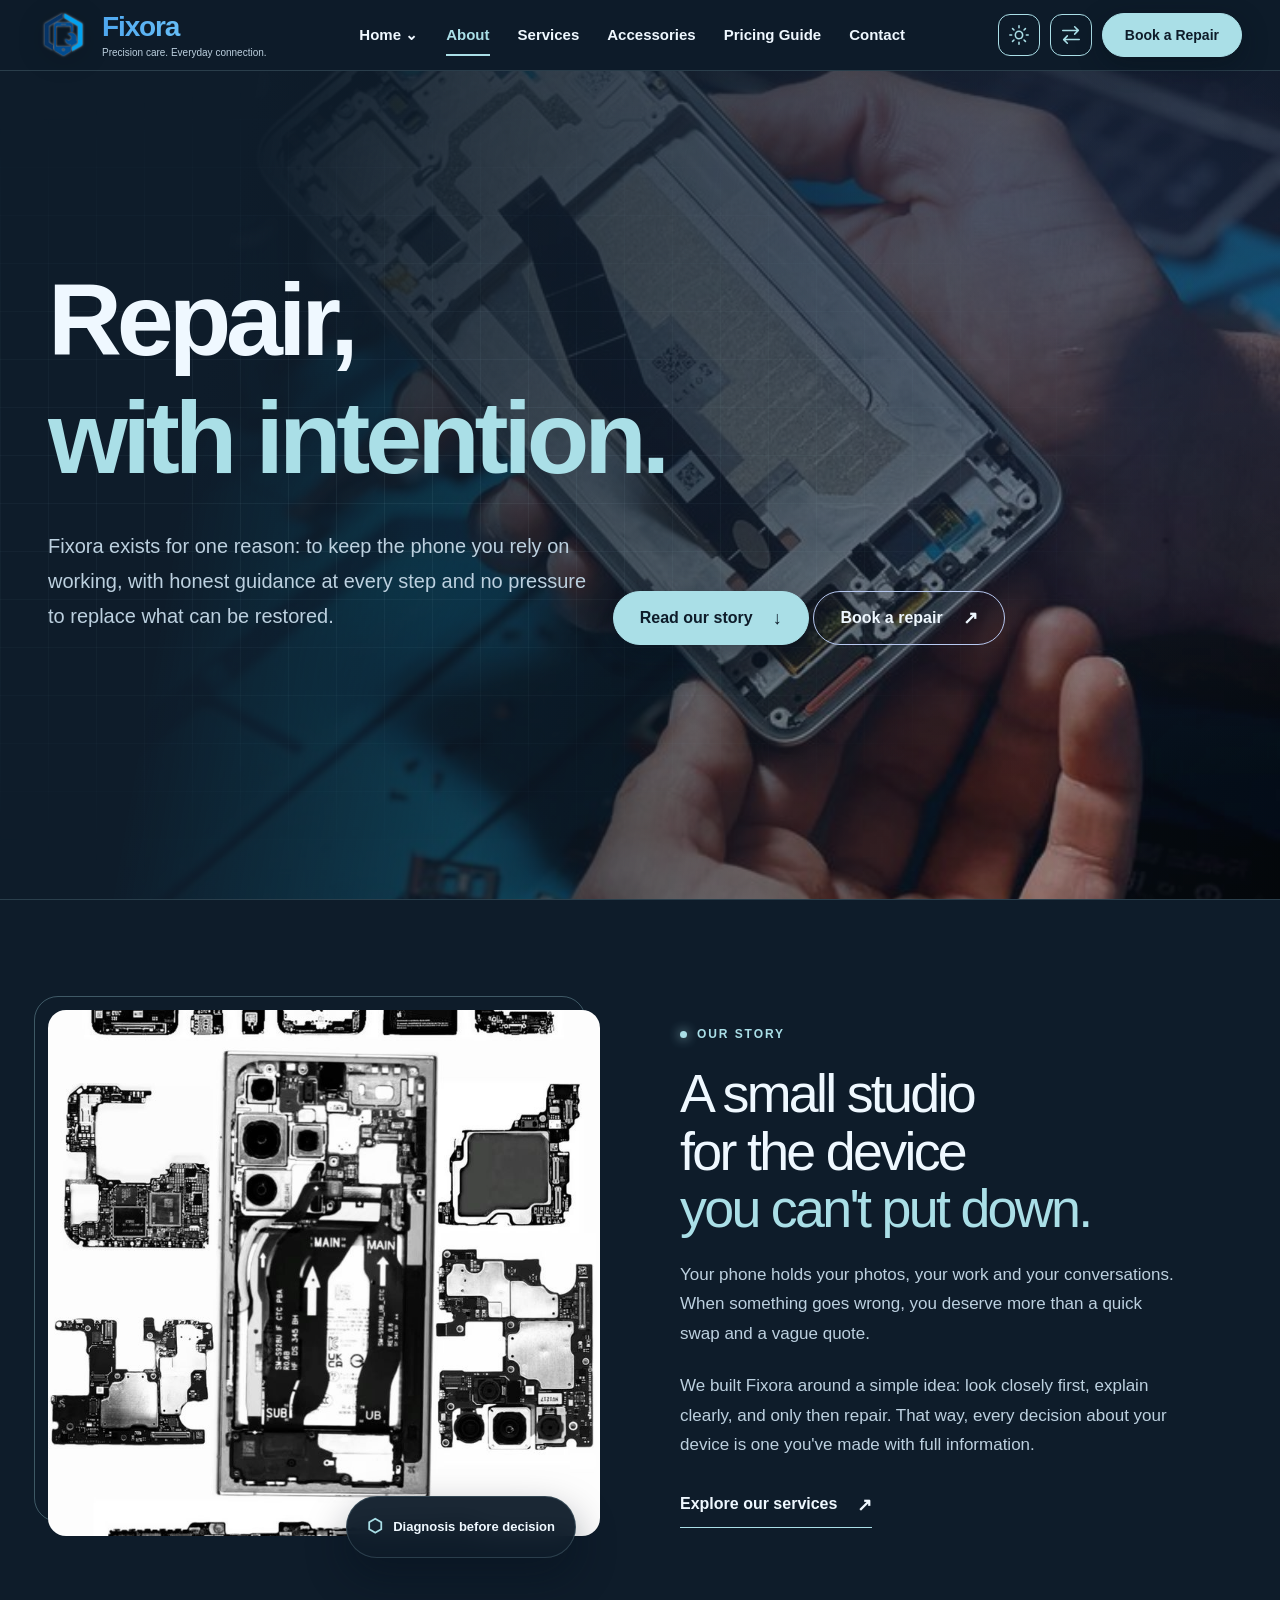
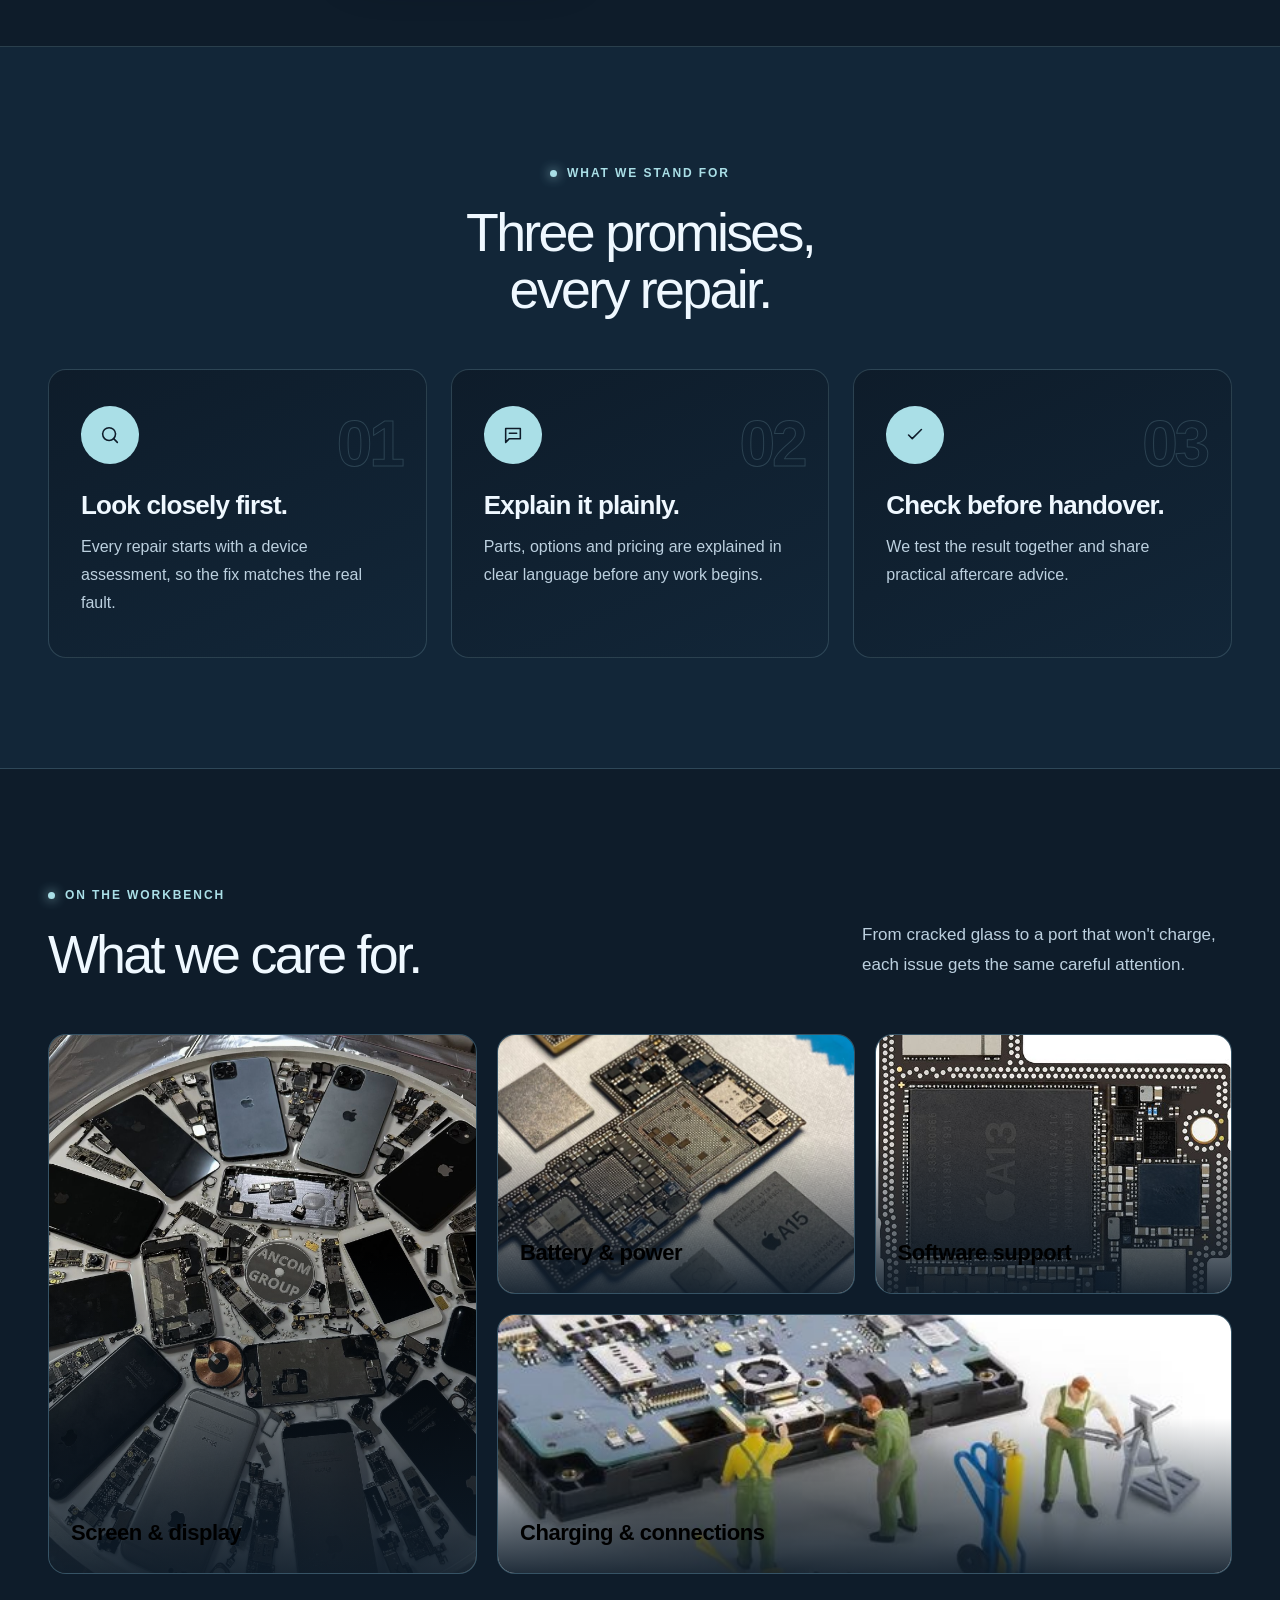
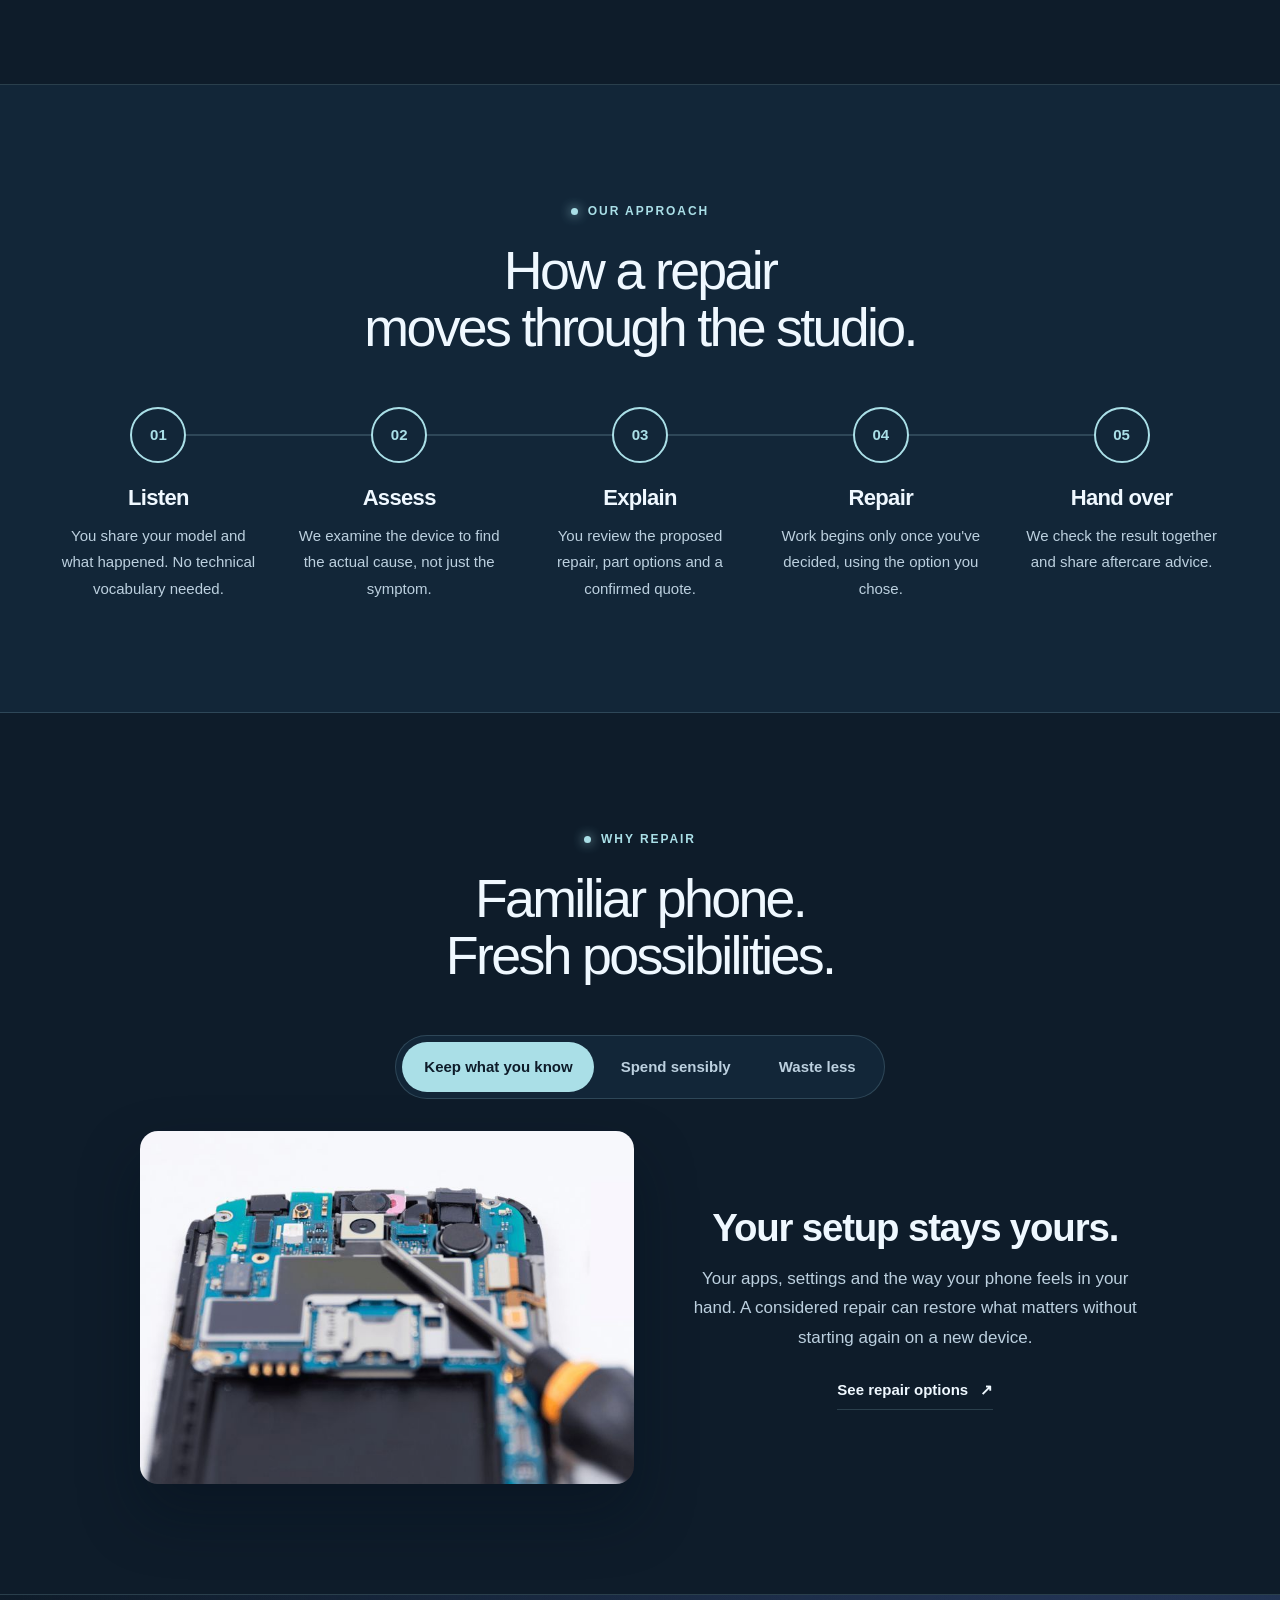
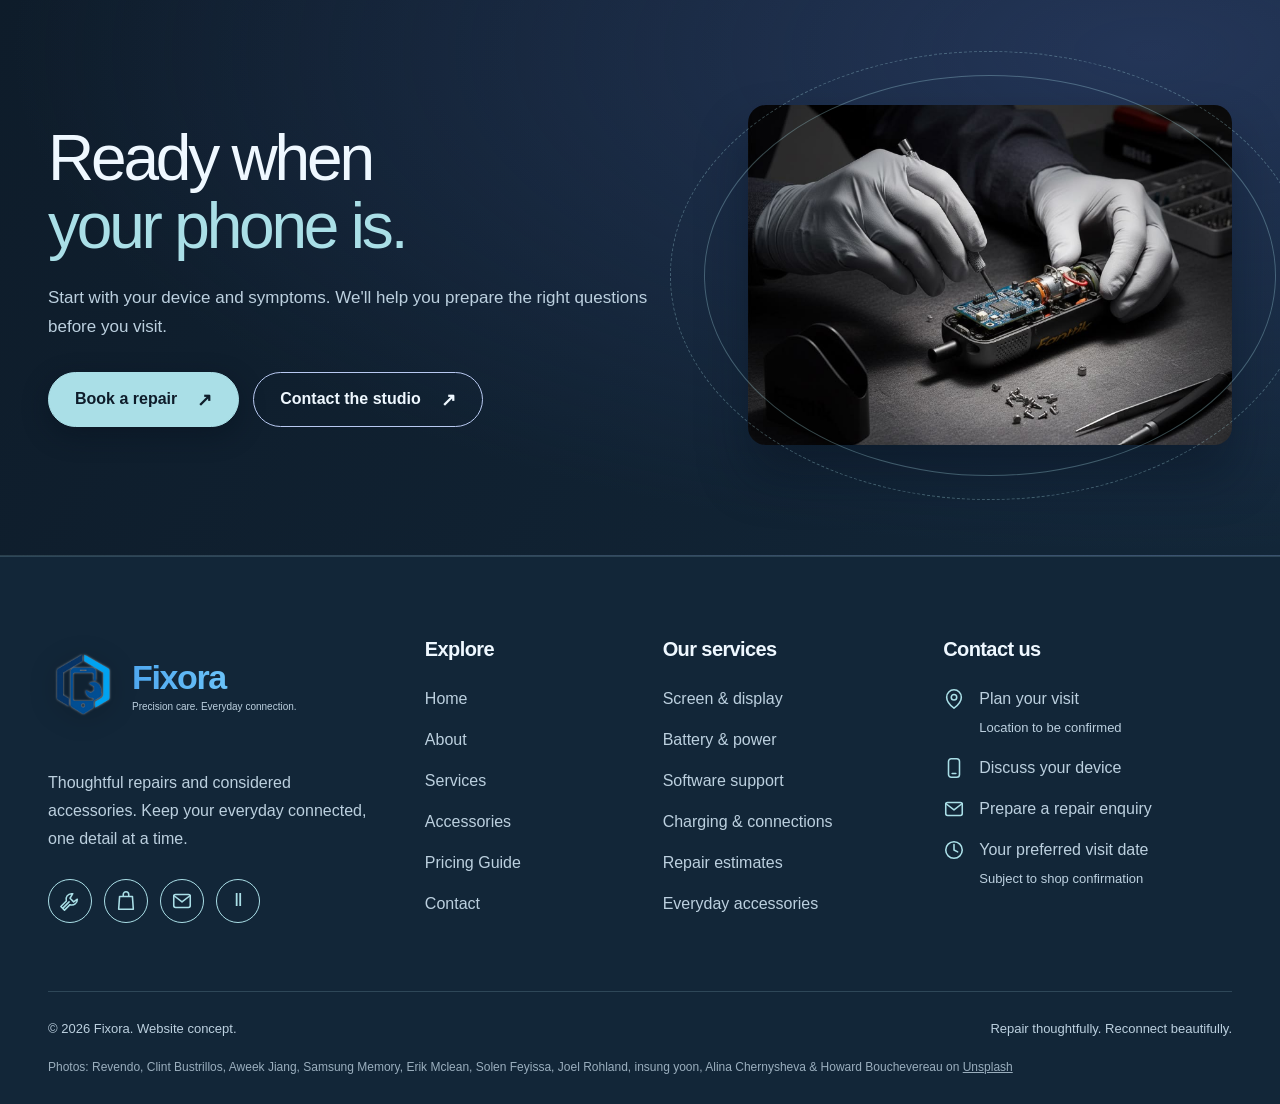
==== about.html @ f5f76ea2 "mobile repair shop" ====
<!doctype html>
<html lang="en" data-theme="dark">
<head>
<meta charset="utf-8">
<meta name="viewport" content="width=device-width, initial-scale=1">
<meta name="description" content="Meet Fixora — a mobile repair studio built on diagnosis first, honest options and careful handover.">
<meta name="theme-color" content="#0E1C2A">
<meta property="og:title" content="About | Fixora">
<meta property="og:description" content="Meet Fixora — a mobile repair studio built on diagnosis first, honest options and careful handover.">
<meta property="og:type" content="website">
<title>About | Fixora — Mobile Repair &amp; Accessories</title>
<link rel="icon" href="assets/branding/fixora-logo.png" type="image/png">
<link rel="apple-touch-icon" href="assets/branding/fixora-logo.png">
<link rel="preconnect" href="https://images.unsplash.com" crossorigin>
<link rel="preload" href="assets/fonts/dm-sans.ttf" as="font" type="font/ttf" crossorigin>
<script>try{document.documentElement.dataset.theme=localStorage.getItem('repair-theme')||'dark';document.documentElement.dir=localStorage.getItem('repair-direction')||'ltr';if(localStorage.getItem('repair-motion')==='paused')document.documentElement.dataset.motion='paused'}catch(e){}</script>
<link rel="stylesheet" href="about.css">
<script defer src="about.js"></script>
</head>
<body class="page-about">
<a class="skip" href="#main">Skip to content</a>

<!-- ================= HEADER ================= -->
<header class="site-header">
  <div class="header-wrap">
    <a class="brand" href="index.html" aria-label="Fixora home">
      <img class="brand-emblem" src="assets/branding/fixora-logo.png" alt="" width="1333" height="1180">
      <span class="brand-text">
        <span class="brand-name">Fixora</span>
        <span class="brand-tagline">Precision care. Everyday connection.</span>
      </span>
    </a>
    <nav id="main-nav" aria-label="Main navigation">
      <details class="home-dropdown">
        <summary>Home <span aria-hidden="true">⌄</span></summary>
        <div>
          <a href="index.html">Home 1 · The repair edit</a>
          <a href="home2.html">Home 2 · A second life</a>
        </div>
      </details>
      <a href="about.html" aria-current="page">About</a>
      <a href="services.html">Services</a>
      <a href="accessories.html">Accessories</a>
      <a href="pricing.html">Pricing Guide</a>
      <a href="contact.html">Contact</a>
    </nav>
    <div class="header-tools">
      <button class="icon-btn" id="theme-toggle" aria-label="Switch to light theme" title="Change theme">
        <svg class="ui-icon" viewBox="0 0 24 24" aria-hidden="true"><circle cx="12" cy="12" r="4"/><path d="M12 2v2m0 16v2M2 12h2m16 0h2M5 5l1.5 1.5m11 11L19 19M5 19l1.5-1.5m11-11L19 5"/></svg>
      </button>
      <button class="icon-btn" id="direction-toggle" aria-label="Switch to right-to-left layout" title="Change text direction" aria-pressed="false">
        <svg class="ui-icon" viewBox="0 0 24 24" aria-hidden="true"><path d="M3 7h17m-4-4 4 4-4 4M21 17H4m4-4-4 4 4 4"/></svg>
      </button>
      <a class="header-book btn primary" href="book-repair.html">Book a Repair</a>
      <button class="menu-toggle icon-btn" aria-label="Open navigation" aria-expanded="false" aria-controls="main-nav">☰</button>
    </div>
  </div>
</header>

<main id="main">

  <!-- ===== SECTION 1 · FULL-VIEWPORT HERO ===== -->
  <section class="about-hero" id="top">
    <div class="hero-bg" aria-hidden="true">
      <img src="assets/images/about-hero.png" alt="" width="2000" height="1333">
    </div>
    <div class="hero-shade" aria-hidden="true"></div>
    <div class="ambient-grid" aria-hidden="true"></div>
    <div class="wrap hero-inner">
      <h1 class="hero-title">
        <span class="line"><span class="hero-in" style="--d:1">Repair,</span></span>
        <span class="line"><span class="hero-in" style="--d:2"><em>with intention.</em></span></span>
      </h1>
      <p class="hero-in" style="--d:3">Fixora exists for one reason: to keep the phone you rely on working, with honest guidance at every step and no pressure to replace what can be restored.</p>
      <div class="actions hero-in" style="--d:4">
        <a class="btn primary" href="#story">Read our story<span aria-hidden="true">↓</span></a>
        <a class="btn ghost" href="book-repair.html">Book a repair<span aria-hidden="true">↗</span></a>
      </div>
    </div>
  </section>

  <!-- ===== SECTION 2 · STORY ===== -->
  <section class="section" id="story">
    <div class="wrap split">
      <figure class="story-visual reveal from-left">
        <img src="assets/images/about-story.png" alt="Technician holding an opened smartphone during repair" width="1200" height="900" loading="lazy">
        <figcaption class="float-badge"><span>⬡</span> Diagnosis before decision</figcaption>
      </figure>
      <div class="copy reveal from-right">
        <span class="eyebrow"><i></i>Our story</span>
        <h2>A small studio<br>for the device<br><em>you can't put down.</em></h2>
        <p>Your phone holds your photos, your work and your conversations. When something goes wrong, you deserve more than a quick swap and a vague quote.</p>
        <p>We built Fixora around a simple idea: look closely first, explain clearly, and only then repair. That way, every decision about your device is one you've made with full information.</p>
        <a class="btn line" href="services.html">Explore our services<span aria-hidden="true">↗</span></a>
      </div>
    </div>
  </section>

  <!-- ===== SECTION 3 · VALUES ===== -->
  <section class="section alt" id="values">
    <div class="wrap">
      <div class="section-heading center reveal">
        <div>
          <span class="eyebrow"><i></i>What we stand for</span>
          <h2>Three promises,<br>every repair.</h2>
        </div>
      </div>
      <div class="values-grid">
        <article class="value-card tilt reveal" style="--stagger:0">
          <span class="value-icon" aria-hidden="true"><svg class="ui-icon" viewBox="0 0 24 24"><circle cx="11" cy="11" r="7"/><path d="m20 20-4-4"/></svg></span>
          <h3>Look closely first.</h3>
          <p>Every repair starts with a device assessment, so the fix matches the real fault.</p>
          <span class="value-num" aria-hidden="true">01</span>
        </article>
        <article class="value-card tilt reveal" style="--stagger:1">
          <span class="value-icon" aria-hidden="true"><svg class="ui-icon" viewBox="0 0 24 24"><path d="M4 5h16v11H8l-4 4V5Z"/><path d="M8 10h8"/></svg></span>
          <h3>Explain it plainly.</h3>
          <p>Parts, options and pricing are explained in clear language before any work begins.</p>
          <span class="value-num" aria-hidden="true">02</span>
        </article>
        <article class="value-card tilt reveal" style="--stagger:2">
          <span class="value-icon" aria-hidden="true"><svg class="ui-icon" viewBox="0 0 24 24"><path d="m5 12 4 4 10-10"/></svg></span>
          <h3>Check before handover.</h3>
          <p>We test the result together and share practical aftercare advice.</p>
          <span class="value-num" aria-hidden="true">03</span>
        </article>
      </div>
    </div>
  </section>

  <!-- ===== SECTION 4 · WORKBENCH GALLERY ===== -->
  <section class="section" id="workbench">
    <div class="wrap">
      <div class="section-heading reveal">
        <div>
          <span class="eyebrow"><i></i>On the workbench</span>
          <h2>What we care for.</h2>
        </div>
        <p>From cracked glass to a port that won't charge, each issue gets the same careful attention.</p>
      </div>
      <div class="gallery">
        <a class="g-item g-tall reveal" href="services.html#screen" style="--stagger:0">
          <img src="assets/images/about-gallery-screen.png" alt="Disassembled smartphone components arranged for repair" loading="lazy">
          <span class="g-caption"><b>Screen &amp; display</b><small>Cracks, flicker, touch issues ↗</small></span>
        </a>
        <a class="g-item reveal" href="services.html#battery" style="--stagger:1">
          <img src="assets/images/about-gallery-battery.png" alt="Collection of phones and components awaiting repair" loading="lazy">
          <span class="g-caption"><b>Battery &amp; power</b><small>Health checks and replacements ↗</small></span>
        </a>
        <a class="g-item reveal" href="services.html#software" style="--stagger:2">
          <img src="assets/images/about-gallery-software.png" alt="Smartphone logic board and processor components" loading="lazy">
          <span class="g-caption"><b>Software support</b><small>Slowdowns, freezes, update errors ↗</small></span>
        </a>
        <a class="g-item g-wide reveal" href="services.html#additional" style="--stagger:3">
          <img src="assets/images/about-gallery-charging.png" alt="Close-up of a mobile phone circuit board and processor" loading="lazy">
          <span class="g-caption"><b>Charging &amp; connections</b><small>Cable, adapter and port, checked together ↗</small></span>
        </a>
      </div>
    </div>
  </section>

  <!-- ===== SECTION 5 · APPROACH TIMELINE ===== -->
  <section class="section alt" id="approach">
    <div class="wrap">
      <div class="section-heading center reveal">
        <div>
          <span class="eyebrow"><i></i>Our approach</span>
          <h2>How a repair<br>moves through the studio.</h2>
        </div>
      </div>
      <div class="journey">
        <div class="journey-line" aria-hidden="true"><span id="journey-progress"></span></div>
        <ol class="journey-steps">
          <li class="reveal" style="--stagger:0"><span class="dot">01</span><h3>Listen</h3><p>You share your model and what happened. No technical vocabulary needed.</p></li>
          <li class="reveal" style="--stagger:1"><span class="dot">02</span><h3>Assess</h3><p>We examine the device to find the actual cause, not just the symptom.</p></li>
          <li class="reveal" style="--stagger:2"><span class="dot">03</span><h3>Explain</h3><p>You review the proposed repair, part options and a confirmed quote.</p></li>
          <li class="reveal" style="--stagger:3"><span class="dot">04</span><h3>Repair</h3><p>Work begins only once you've decided, using the option you chose.</p></li>
          <li class="reveal" style="--stagger:4"><span class="dot">05</span><h3>Hand over</h3><p>We check the result together and share aftercare advice.</p></li>
        </ol>
      </div>
    </div>
  </section>

  <!-- ===== SECTION 6 · WHY REPAIR (TABS) ===== -->
  <section class="section" id="why-repair">
    <div class="wrap">
      <div class="section-heading reveal">
        <div>
          <span class="eyebrow"><i></i>Why repair</span>
          <h2>Familiar phone.<br>Fresh possibilities.</h2>
        </div>
      </div>
      <div class="tabs reveal">
        <div class="tab-list" role="tablist" aria-label="Reasons to repair">
          <button role="tab" id="tab-1" aria-controls="panel-1" aria-selected="true">Keep what you know</button>
          <button role="tab" id="tab-2" aria-controls="panel-2" aria-selected="false" tabindex="-1">Spend sensibly</button>
          <button role="tab" id="tab-3" aria-controls="panel-3" aria-selected="false" tabindex="-1">Waste less</button>
          <span class="tab-indicator" aria-hidden="true"></span>
        </div>
        <div class="tab-panels">
          <div class="tab-panel" role="tabpanel" id="panel-1" aria-labelledby="tab-1">
            <img src="assets/images/about-tab-setup.png" alt="Technicians carefully repairing a mobile device" loading="lazy">
            <div><h3>Your setup stays yours.</h3><p>Your apps, settings and the way your phone feels in your hand. A considered repair can restore what matters without starting again on a new device.</p><a class="text-link" href="services.html">See repair options <span aria-hidden="true">↗</span></a></div>
          </div>
          <div class="tab-panel" role="tabpanel" id="panel-2" aria-labelledby="tab-2" hidden>
            <img src="assets/images/about-tab-cost.png" alt="Mobile device being repaired by gloved technicians" loading="lazy">
            <div><h3>Know the cost first.</h3><p>Compare illustrative starting prices, then review a confirmed quote for your exact model before deciding. No surprises after the work is done.</p><a class="text-link" href="pricing.html">Open the pricing guide <span aria-hidden="true">↗</span></a></div>
          </div>
          <div class="tab-panel" role="tabpanel" id="panel-3" aria-labelledby="tab-3" hidden>
            <img src="assets/images/about-tab-waste.png" alt="Technicians dismantling a small electronic device" loading="lazy">
            <div><h3>Longer life, less waste.</h3><p>Extending the life of a device you already own means fewer phones discarded. The right case and screen protector help it last even longer.</p><a class="text-link" href="accessories.html?category=protection#collection">Choose protection <span aria-hidden="true">↗</span></a></div>
          </div>
        </div>
      </div>
    </div>
  </section>

  <!-- ===== SECTION 7 · CLOSING CTA ===== -->
  <section class="section closing" id="next-step">
    <div class="wrap closing-grid">
      <div class="closing-copy reveal from-left">
        <h2>Ready when<br><em>your phone is.</em></h2>
        <p>Start with your device and symptoms. We'll help you prepare the right questions before you visit.</p>
        <div class="actions">
          <a class="btn primary magnetic" href="book-repair.html">Book a repair<span aria-hidden="true">↗</span></a>
          <a class="btn ghost" href="contact.html">Contact the studio<span aria-hidden="true">↗</span></a>
        </div>
      </div>
      <div class="closing-art reveal from-right">
        <img src="assets/images/about-cta.png" alt="Cracked smartphone and tools ready for repair" loading="lazy">
        <div class="closing-ring" aria-hidden="true"></div>
        <div class="closing-ring ring-2" aria-hidden="true"></div>
      </div>
    </div>
  </section>
</main>

<!-- ================= FOOTER ================= -->
<footer class="site-footer">
  <div class="wrap">
    <div class="footer-top">
      <div class="footer-brand">
        <a class="brand" href="index.html" aria-label="Fixora home">
      <img class="brand-emblem" src="assets/branding/fixora-logo.png" alt="" width="1333" height="1180">
      <span class="brand-text">
        <span class="brand-name">Fixora</span>
        <span class="brand-tagline">Precision care. Everyday connection.</span>
      </span>
    </a>
        <p>Thoughtful repairs and considered accessories. Keep your everyday connected, one detail at a time.</p>
        <nav class="footer-circles" aria-label="Quick actions">
          <a href="services.html" aria-label="Explore repairs"><svg class="ui-icon" viewBox="0 0 24 24" aria-hidden="true"><path d="m4 20 7-7m3-9a6 6 0 0 0-6 8l-6 6 4 4 6-6a6 6 0 0 0 8-6l-4 3-4-4 3-5Z"/></svg></a>
          <a href="accessories.html" aria-label="Browse accessories"><svg class="ui-icon" viewBox="0 0 24 24" aria-hidden="true"><path d="M5 7h14l1 14H4L5 7Zm4 0V5a3 3 0 0 1 6 0v2"/></svg></a>
          <a href="book-repair.html" aria-label="Prepare a repair enquiry"><svg class="ui-icon" viewBox="0 0 24 24" aria-hidden="true"><rect x="3" y="5" width="18" height="14" rx="2"/><path d="m3 6 9 7 9-7"/></svg></a>
          <button id="motion-toggle" aria-pressed="false" aria-label="Pause decorative animations" title="Pause animations">Ⅱ</button>
        </nav>
      </div>
      <div>
        <h3>Explore</h3>
        <a href="index.html">Home</a><a href="about.html">About</a><a href="services.html">Services</a><a href="accessories.html">Accessories</a><a href="pricing.html">Pricing Guide</a><a href="contact.html">Contact</a>
      </div>
      <div>
        <h3>Our services</h3>
        <a href="services.html#screen">Screen &amp; display</a><a href="services.html#battery">Battery &amp; power</a><a href="services.html#software">Software support</a><a href="services.html#additional">Charging &amp; connections</a><a href="pricing.html#estimator">Repair estimates</a><a href="accessories.html#collection">Everyday accessories</a>
      </div>
      <div class="footer-contact">
        <h3>Contact us</h3>
        <a href="contact.html#before-visit"><svg class="ui-icon" viewBox="0 0 24 24" aria-hidden="true"><path d="M20 10c0 6-8 12-8 12S4 16 4 10a8 8 0 1 1 16 0Z"/><circle cx="12" cy="10" r="3"/></svg><span>Plan your visit<br><small>Location to be confirmed</small></span></a>
        <a href="book-repair.html"><svg class="ui-icon" viewBox="0 0 24 24" aria-hidden="true"><rect x="6" y="2" width="12" height="20" rx="3"/><path d="M10 18h4"/></svg><span>Discuss your device</span></a>
        <a href="book-repair.html"><svg class="ui-icon" viewBox="0 0 24 24" aria-hidden="true"><rect x="3" y="5" width="18" height="14" rx="2"/><path d="m3 6 9 7 9-7"/></svg><span>Prepare a repair enquiry</span></a>
        <a href="contact.html#visit-guide"><svg class="ui-icon" viewBox="0 0 24 24" aria-hidden="true"><circle cx="12" cy="12" r="9"/><path d="M12 6v6l4 2"/></svg><span>Your preferred visit date<br><small>Subject to shop confirmation</small></span></a>
      </div>
    </div>
    <div class="footer-bottom">
      <span>© 2026 Fixora. Website concept.</span>
      <span>Repair thoughtfully. Reconnect beautifully.</span>
      <span class="photo-credit">Photos: Revendo, Clint Bustrillos, Aweek Jiang, Samsung Memory, Erik Mclean, Solen Feyissa, Joel Rohland, insung yoon, Alina Chernysheva &amp; Howard Bouchevereau on <a href="https://unsplash.com" target="_blank" rel="noopener">Unsplash</a></span>
    </div>
  </div>
</footer>

<button class="to-top" id="to-top" aria-label="Back to top" hidden>↑</button>
</body>
</html>
---- about.css ----
/* ==========================================================
   Fixora — About page · Glacier Lagoon theme (standalone)
   ========================================================== */
@font-face{font-family:DM;src:url(fonts/dm-sans.ttf) format('truetype');font-display:swap;font-weight:100 900}

:root{
  --bg:#0E1C2A;--surface:#122638;--raised:#1C3548;--panel:#173044;
  --ink:#EFF8FF;--muted:#BCD0DF;--line:#aadfe72e;
  --blue:#AADFE7;--primary:#AADFE7;--primary-ink:#0E1C2A;
  --secondary:#B8C9F1;--secondary-ink:#11243B;
  --header:#0e1c2af2;--gradient-start:#13494F;--gradient-end:#30416F;
  --glow-blue:#13494f99;--glow-orchid:#30416f99;--grid:#aadfe712;--orbit:#aadfe750;--shadow:#040e1b66;
  --radius:18px;--header-h:96px;
  --ease:cubic-bezier(.22,.8,.24,1);
  color-scheme:dark;font-family:DM,Arial,sans-serif;scroll-behavior:smooth;scroll-padding-top:110px
}
:root[data-theme=light]{
  --bg:#F0F7FB;--surface:#E7F0F8;--raised:#D9E9F4;--panel:#E1EDF6;
  --ink:#173447;--muted:#4C6376;--line:#285c9133;
  --blue:#285C91;--primary:#285C91;--primary-ink:#fff;
  --secondary:#226873;--secondary-ink:#fff;
  --header:#f0f7fbf2;--gradient-start:#C5E9F0;--gradient-end:#D4DFF8;
  --glow-blue:#c5e9f0cc;--glow-orchid:#d4dff8cc;--grid:#285c9112;--orbit:#285c9144;--shadow:#17344722;
  color-scheme:light
}

/* ---------- Base ---------- */
*{box-sizing:border-box}
body{margin:0;background:var(--bg);color:var(--ink);font-size:17px;line-height:1.75;overflow-x:hidden}
a{color:inherit;text-decoration:none}
button,input,select,textarea{font:inherit}
button{cursor:pointer;border:0}
img{display:block;max-width:100%;height:auto}
figure{margin:0}
p{color:var(--muted);margin:0 0 22px}
ul,ol{padding:0;margin:0;list-style:none}
h1,h2,h3{letter-spacing:-.05em;line-height:1.07;margin:0 0 22px}
h1{font-size:clamp(52px,8vw,118px);font-weight:550}
h2{font-size:clamp(38px,4.2vw,60px);font-weight:500}
h3{font-size:26px;font-weight:550;letter-spacing:-.03em;line-height:1.2;margin-bottom:12px}
h1 em,h2 em{color:var(--blue);font-style:normal}
:focus-visible{outline:3px solid var(--blue);outline-offset:4px}
.wrap{width:min(1280px,calc(100% - 96px));margin-inline:auto}
.skip{position:fixed;top:-90px;left:20px;z-index:99;background:var(--blue);color:var(--primary-ink);padding:10px 20px;border-radius:8px}
.skip:focus{top:10px}
.ui-icon{width:22px;height:22px;fill:none;stroke:currentColor;stroke-width:1.7;stroke-linecap:round;stroke-linejoin:round;flex-shrink:0}
.eyebrow{display:inline-flex;align-items:center;font-size:12px;letter-spacing:.16em;font-weight:650;color:var(--blue);text-transform:uppercase;margin-bottom:20px}
.eyebrow i{display:inline-block;width:7px;height:7px;border-radius:50%;background:var(--blue);margin-inline-end:10px;box-shadow:0 0 12px var(--blue);animation:pulse 2.4s ease-in-out infinite}

/* ---------- Buttons ---------- */
.btn{position:relative;overflow:hidden;display:inline-flex;align-items:center;justify-content:space-between;gap:20px;padding:16px 26px;font-size:16px;font-weight:650;border-radius:999px;line-height:1.3;transition:background-color .3s,color .3s,border-color .3s,transform .3s var(--ease),box-shadow .3s}
.btn:hover{transform:translateY(-3px)}
.btn span{font-size:18px;line-height:1;transition:transform .3s var(--ease)}
.btn:hover span{transform:translate(3px,-3px)}
.btn.primary{background:var(--primary);color:var(--primary-ink);border:1px solid var(--primary);box-shadow:0 8px 26px var(--shadow)}
.btn.primary::after{content:'';position:absolute;inset:0;background:linear-gradient(110deg,transparent 30%,#ffffff55 50%,transparent 70%);transform:translateX(-120%);transition:transform .7s var(--ease)}
.btn.primary:hover::after{transform:translateX(120%)}
.btn.primary:hover{background:var(--secondary);border-color:var(--secondary);color:var(--secondary-ink)}
.btn.ghost{border:1.5px solid var(--secondary);color:var(--ink)}
.btn.ghost:hover{background:var(--secondary);color:var(--secondary-ink)}
.btn.line{padding:12px 0;border-radius:0;border-bottom:1.5px solid var(--blue)}
.btn.line:hover{transform:none;color:var(--blue)}
.text-link{display:inline-flex;gap:12px;font-size:15px;font-weight:650;border-bottom:1px solid var(--line);padding-bottom:6px;transition:color .2s,border-color .2s,gap .3s var(--ease)}
.text-link:hover{color:var(--blue);border-color:var(--blue);gap:18px}
.actions{display:flex;flex-wrap:wrap;gap:14px;margin-top:30px}

/* ---------- Header (same as home) ---------- */
.site-header{position:sticky;top:0;z-index:40;background:var(--header);backdrop-filter:blur(18px);border-bottom:1px solid var(--line);transition:box-shadow .3s}
.site-header.scrolled{box-shadow:0 10px 30px var(--shadow)}
.header-wrap{max-width:1640px;margin:auto;padding:12px 38px;display:flex;align-items:center;justify-content:space-between;gap:28px}
.brand{display:inline-flex;flex-direction:column;align-items:center;gap:6px;flex-shrink:0}
.brand-emblem{width:68px;height:68px;object-fit:contain;transition:transform .3s}
.site-header.scrolled .brand-emblem{transform:scale(.88)}
.brand-tagline{font-size:10px;color:var(--muted);white-space:nowrap}
.site-header nav{display:flex;align-items:center;gap:28px;font-size:15px;font-weight:650;white-space:nowrap}
.site-header nav>a,.home-dropdown>summary{position:relative;padding:10px 0;color:var(--ink)}
.site-header nav>a::after,.home-dropdown>summary::after{content:'';position:absolute;inset-inline-start:0;bottom:2px;width:100%;height:2px;background:var(--blue);transform:scaleX(0);transform-origin:left;transition:transform .22s}
[dir=rtl] .site-header nav>a::after,[dir=rtl] .home-dropdown>summary::after{transform-origin:right}
.site-header nav>a:hover::after,.home-dropdown>summary:hover::after,.site-header nav>a[aria-current=page]::after{transform:scaleX(1)}
.site-header nav>a[aria-current=page]{color:var(--blue)}
.home-dropdown{position:relative}
.home-dropdown summary{list-style:none;cursor:pointer}
.home-dropdown summary::-webkit-details-marker{display:none}
.home-dropdown>div{position:absolute;top:48px;inset-inline-start:-14px;width:255px;padding:12px;background:var(--surface);border:1px solid var(--line);border-radius:14px;box-shadow:0 20px 45px var(--shadow)}
.home-dropdown a{display:block;padding:12px;font-size:14px;border-radius:8px}
.home-dropdown a:hover{background:var(--raised)}
.header-tools{display:flex;align-items:center;gap:10px}
.icon-btn{width:42px;height:42px;display:inline-flex;align-items:center;justify-content:center;background:transparent;color:var(--blue);border:1.5px solid var(--blue);border-radius:12px;font-size:20px;transition:background .2s,transform .2s}
.icon-btn:hover{background:var(--raised);transform:rotate(-8deg)}
.header-book{padding:12px 22px;font-size:14px}
.menu-toggle{display:none}

/* ---------- Section 1 · Full-viewport hero ---------- */
.about-hero{position:relative;isolation:isolate;display:flex;align-items:center;min-height:calc(100vh - var(--header-h));min-height:calc(100svh - var(--header-h));overflow:hidden;border-bottom:1px solid var(--line)}
.hero-bg{position:absolute;inset:-6% 0;z-index:-3}
.hero-bg img{width:100%;height:100%;object-fit:cover;transform:scale(1.12);animation:hero-zoom 2.4s var(--ease) forwards;will-change:transform}
.hero-shade{position:absolute;inset:0;z-index:-2;background:linear-gradient(100deg,var(--bg) 18%,color-mix(in srgb,var(--bg) 70%,transparent) 50%,color-mix(in srgb,var(--bg) 25%,transparent)),radial-gradient(ellipse at 85% 15%,var(--glow-orchid),transparent 60%)}
.ambient-grid{position:absolute;inset:0;z-index:-1;background-image:linear-gradient(var(--grid) 1px,transparent 1px),linear-gradient(90deg,var(--grid) 1px,transparent 1px);background-size:48px 48px;mask-image:radial-gradient(ellipse at 30% 50%,#000,transparent 70%);animation:grid-drift 22s linear infinite;pointer-events:none}
.hero-inner{padding-block:60px 110px}
.hero-inner p{font-size:20px;max-width:560px}
.hero-title{margin-bottom:28px}
.hero-title .line{display:block;overflow:hidden;padding-bottom:.08em}
.hero-in{display:inline-block;opacity:0;transform:translateY(40px);animation:rise .9s var(--ease) forwards;animation-delay:calc(var(--d) * .15s + .2s)}
.hero-title .hero-in{transform:translateY(105%)}

/* ---------- Sections ---------- */
.section{padding:110px 0;border-bottom:1px solid var(--line);overflow:hidden}
.section.alt{background:var(--surface)}
.section-heading{display:flex;justify-content:space-between;align-items:end;gap:40px;margin-bottom:50px}
.section-heading h2{margin-bottom:0}
.section-heading p{max-width:370px;margin-bottom:4px}
.section-heading.center{justify-content:center;text-align:center}

/* ---------- Section 2 · Story ---------- */
.split{display:grid;grid-template-columns:1fr 1fr;gap:80px;align-items:center}
.story-visual{position:relative;border-radius:var(--radius);overflow:visible}
.story-visual img{width:100%;aspect-ratio:1.05;object-fit:cover;border-radius:var(--radius);background:var(--raised);transition:transform .8s var(--ease),filter .5s}
.story-visual:hover img{transform:scale(1.03);filter:saturate(1.15)}
.story-visual::before{content:'';position:absolute;inset:-14px 14px 14px -14px;z-index:-1;border:1px solid var(--orbit);border-radius:calc(var(--radius) + 6px);transition:inset .5s var(--ease)}
.story-visual:hover::before{inset:-20px 20px 20px -20px}
.float-badge{position:absolute;bottom:-22px;inset-inline-end:24px;display:flex;align-items:center;gap:10px;padding:14px 20px;font-size:13px;font-weight:650;background:var(--header);border:1px solid var(--line);border-radius:999px;backdrop-filter:blur(14px);box-shadow:0 18px 40px var(--shadow);animation:bob 5s ease-in-out infinite}
.float-badge span{color:var(--blue);font-size:18px}
.copy p{max-width:500px}

/* ---------- Section 3 · Values ---------- */
.values-grid{display:grid;grid-template-columns:repeat(3,1fr);gap:24px;perspective:1000px}
.value-card{position:relative;overflow:hidden;padding:36px 32px 40px;border:1px solid var(--line);border-radius:var(--radius);background:linear-gradient(155deg,var(--bg),var(--surface));transform-style:preserve-3d;transition:border-color .3s,box-shadow .4s,transform .4s var(--ease)}
.value-card::before{content:'';position:absolute;inset:0;background:radial-gradient(circle at var(--mx,50%) var(--my,0%),color-mix(in srgb,var(--blue) 18%,transparent),transparent 55%);opacity:0;transition:opacity .4s}
.value-card:hover{border-color:var(--blue);box-shadow:0 26px 60px var(--shadow)}
.value-card:hover::before{opacity:1}
.value-card>*{position:relative}
.value-icon{width:58px;height:58px;display:grid;place-items:center;margin-bottom:26px;border-radius:50%;background:var(--blue);color:var(--primary-ink);transition:transform .5s var(--ease)}
.value-card:hover .value-icon{transform:rotate(-12deg) scale(1.1)}
.value-num{position:absolute;top:18px;inset-inline-end:24px;font-size:64px;font-weight:700;letter-spacing:-.05em;color:transparent;-webkit-text-stroke:1px var(--line);transition:-webkit-text-stroke-color .3s,transform .4s var(--ease)}
.value-card:hover .value-num{-webkit-text-stroke-color:var(--blue);transform:translateY(-4px)}
.value-card p{margin:0;font-size:16px}

/* ---------- Section 4 · Gallery ---------- */
.gallery{display:grid;grid-template-columns:1.2fr 1fr 1fr;grid-template-rows:260px 260px;gap:20px}
.g-item{position:relative;overflow:hidden;border-radius:var(--radius);background:var(--raised);border:1px solid var(--line)}
.g-tall{grid-row:span 2}
.g-wide{grid-column:span 2}
.g-item img{width:100%;height:100%;object-fit:cover;transition:transform .9s var(--ease),filter .5s}
.g-item::after{content:'';position:absolute;inset:0;background:linear-gradient(180deg,transparent 40%,color-mix(in srgb,var(--bg) 92%,transparent));transition:opacity .4s}
.g-caption{position:absolute;inset-inline:22px;bottom:20px;z-index:1;display:flex;flex-direction:column;transition:transform .45s var(--ease)}
.g-caption b{font-size:22px;letter-spacing:-.02em;color:#000}
.g-caption small{font-size:14px;color:var(--blue);opacity:0;max-height:0;transition:opacity .4s,max-height .4s}
.g-item:hover img,.g-item:focus-visible img{transform:scale(1.08);filter:saturate(1.2)}
.g-item:hover .g-caption,.g-item:focus-visible .g-caption{transform:translateY(-6px)}
.g-item:hover small,.g-item:focus-visible small{opacity:1;max-height:30px}

/* ---------- Section 5 · Journey ---------- */
.journey{position:relative}
.journey-line{position:absolute;top:27px;inset-inline:10%;height:2px;background:var(--line);border-radius:2px;overflow:hidden}
.journey-line span{display:block;height:100%;width:var(--progress,0%);background:linear-gradient(90deg,var(--gradient-start),var(--blue));transition:width .2s linear}
[dir=rtl] .journey-line span{margin-inline-start:auto}
.journey-steps{display:grid;grid-template-columns:repeat(5,1fr);gap:20px;text-align:center}
.journey-steps li{display:flex;flex-direction:column;align-items:center;padding:0 6px}
.dot{position:relative;z-index:1;display:grid;place-items:center;width:56px;height:56px;margin-bottom:22px;border-radius:50%;border:2px solid var(--blue);background:var(--surface);color:var(--blue);font-weight:700;font-size:15px;transition:background .35s,color .35s,transform .35s var(--ease),box-shadow .35s}
.journey-steps li:hover .dot,.journey-steps li.active .dot{background:var(--blue);color:var(--primary-ink);transform:scale(1.12);box-shadow:0 0 0 8px color-mix(in srgb,var(--blue) 18%,transparent)}
.journey-steps h3{font-size:22px;transition:color .3s}
.journey-steps li:hover h3{color:var(--blue)}
.journey-steps p{font-size:15px;margin:0}

/* ---------- Section 6 · Tabs ---------- */
#why-repair>.wrap>.section-heading{justify-content:center;text-align:center}
#why-repair>.wrap>.section-heading p{max-width:560px}
#why-repair .tabs{text-align:center}
#why-repair .tab-panels{text-align:center}
#why-repair .tab-panel{max-width:1000px;margin-inline:auto}
#why-repair .tab-panel .text-link{justify-content:center}
.tab-list{position:relative;display:inline-flex;gap:4px;padding:6px;margin-bottom:32px;border:1px solid var(--line);border-radius:999px;background:var(--surface)}
.tab-list button{position:relative;z-index:1;padding:12px 22px;border-radius:999px;background:transparent;color:var(--muted);font-weight:650;font-size:15px;transition:color .3s}
.tab-list button:hover{color:var(--ink)}
.tab-list button[aria-selected=true]{color:var(--primary-ink)}
.tab-indicator{position:absolute;top:6px;bottom:6px;left:0;border-radius:999px;background:var(--blue);transition:transform .45s var(--ease),width .45s var(--ease)}
.tab-panel{display:grid;grid-template-columns:1.1fr 1fr;gap:56px;align-items:center;animation:panel-in .6s var(--ease)}
.tab-panel[hidden]{display:none}
.tab-panel img{width:100%;aspect-ratio:1.4;object-fit:cover;border-radius:var(--radius);background:var(--raised);box-shadow:0 30px 60px var(--shadow);transition:transform .6s var(--ease)}
.tab-panel img:hover{transform:scale(1.02) rotate(-.5deg)}
.tab-panel h3{font-size:clamp(28px,3vw,40px)}

/* ---------- Section 7 · Closing ---------- */
.closing{background:radial-gradient(ellipse at 90% 10%,var(--glow-orchid),transparent 70%),linear-gradient(120deg,var(--bg),var(--surface))}
.closing-grid{display:grid;grid-template-columns:1.3fr 1fr;align-items:center;gap:70px}
.closing h2{font-size:clamp(44px,5vw,72px)}
.closing-art{position:relative}
.closing-art img{width:100%;height:340px;object-fit:cover;border-radius:var(--radius);background:var(--raised);box-shadow:0 30px 50px var(--shadow);animation:closing-float 11s ease-in-out infinite;transition:filter .4s}
.closing-art:hover img{filter:saturate(1.2) brightness(1.05)}
.closing-ring{position:absolute;inset:-9%;border:1px solid var(--orbit);border-radius:50%;pointer-events:none;animation:ring-breathe 8s ease-in-out infinite}
.ring-2{inset:-16%;border-style:dashed;animation-duration:12s;animation-direction:reverse}
.magnetic{transition:transform .25s var(--ease),background-color .3s,color .3s,box-shadow .3s}

/* ---------- Footer (same as home) ---------- */
.site-footer{padding:80px 0 26px;background:var(--surface);border-top:1px solid var(--line)}
.footer-top{display:grid;grid-template-columns:1.5fr .85fr 1.05fr 1.35fr;gap:56px;padding-bottom:60px}
.site-footer .brand{align-items:flex-start}
.site-footer .brand-emblem{width:96px;height:96px}
.footer-brand p{margin-top:26px;max-width:350px;font-size:16px}
.site-footer h3{font-size:20px;margin-bottom:24px}
.footer-top>div>a:not(.brand){display:block;margin:13px 0;font-size:16px;color:var(--muted);transition:color .2s,transform .2s}
.footer-top>div>a:not(.brand):hover{color:var(--blue);transform:translateX(4px)}
.footer-contact>a{display:flex!important;gap:14px;align-items:flex-start}
.footer-contact .ui-icon{color:var(--blue);margin-top:3px}
.footer-contact small{font-size:13px;color:var(--muted)}
.footer-circles{display:flex;gap:12px;margin-top:26px}
.footer-circles>a,.footer-circles>button{width:44px;height:44px;display:flex;align-items:center;justify-content:center;border:1.5px solid var(--blue);border-radius:50%;background:transparent;color:var(--blue);font-size:18px;transition:background .2s,color .2s,transform .2s}
.footer-circles>a:hover,.footer-circles>button:hover{background:var(--primary);color:var(--primary-ink);transform:translateY(-3px)}
.footer-bottom{display:flex;justify-content:space-between;gap:16px;flex-wrap:wrap;padding-top:26px;border-top:1px solid var(--line);font-size:13px;color:var(--muted)}
.photo-credit{flex-basis:100%;font-size:12px;opacity:.8}
.photo-credit a{text-decoration:underline}

/* ---------- Back to top ---------- */
.to-top{position:fixed;inset-inline-end:24px;bottom:24px;z-index:50;width:48px;height:48px;border-radius:50%;background:var(--primary);color:var(--primary-ink);font-size:20px;box-shadow:0 10px 30px var(--shadow);transition:transform .25s}
.to-top:hover{transform:translateY(-4px)}

/* ---------- Scroll reveal ---------- */
.js-reveal .reveal{opacity:0;transform:translateY(36px);transition:opacity .8s var(--ease),transform .8s var(--ease);transition-delay:calc(var(--stagger,0) * 110ms)}
.js-reveal .reveal.from-left{transform:translateX(-50px)}
.js-reveal .reveal.from-right{transform:translateX(50px)}
.js-reveal .reveal.visible{opacity:1;transform:none}

/* ---------- Keyframes ---------- */
@keyframes rise{to{opacity:1;transform:none}}
@keyframes hero-zoom{to{transform:scale(1)}}
@keyframes grid-drift{to{background-position:48px 48px}}
@keyframes pulse{0%,100%{opacity:1;transform:scale(1)}50%{opacity:.5;transform:scale(1.5)}}
@keyframes bob{0%,100%{transform:translateY(0)}50%{transform:translateY(-10px)}}
@keyframes panel-in{from{opacity:0;transform:translateY(18px)}to{opacity:1;transform:none}}
@keyframes closing-float{0%,100%{transform:rotateY(-6deg) rotateX(3deg)}50%{transform:rotateY(5deg) translateY(-9px)}}
@keyframes ring-breathe{0%,100%{transform:scale(.95);opacity:.3}50%{transform:scale(1.07) rotate(10deg);opacity:.8}}

/* ---------- Motion controls ---------- */
:root[data-motion=paused] *,:root[data-motion=paused] *::before,:root[data-motion=paused] *::after{animation-play-state:paused!important}
@media (prefers-reduced-motion:reduce){
  :root{scroll-behavior:auto}
  *,*::before,*::after{animation:none!important;transition:none!important}
  .hero-in{opacity:1;transform:none}
  .hero-bg img{transform:none}
  .js-reveal .reveal{opacity:1;transform:none}
}

/* ---------- Responsive ---------- */
@media (max-width:1180px){
  .wrap{width:calc(100% - 64px)}
  .header-wrap{padding:12px 28px}
  .menu-toggle{display:inline-flex}
  .site-header nav{position:absolute;top:100%;left:0;right:0;display:none;flex-direction:column;align-items:stretch;gap:6px;max-height:80vh;overflow:auto;padding:20px 30px 30px;background:var(--surface);border-bottom:1px solid var(--line);box-shadow:0 20px 30px var(--shadow);font-size:17px}
  .site-header nav.open{display:flex}
  .site-header nav>a::after,.home-dropdown>summary::after{width:40px}
  .home-dropdown>div{position:static;width:100%;margin:8px 0;box-shadow:none;background:var(--bg)}
  .footer-top{grid-template-columns:1fr 1fr 1fr;gap:36px}
  .footer-brand{grid-column:1/-1}
  .journey-steps{grid-template-columns:repeat(3,1fr);row-gap:40px}
  .journey-line{display:none}
}
@media (max-width:900px){
  .split,.closing-grid,.tab-panel{grid-template-columns:1fr;gap:48px}
  .values-grid{grid-template-columns:1fr}
  .gallery{grid-template-columns:1fr 1fr;grid-template-rows:auto}
  .g-item{height:240px}
  .g-tall{grid-row:auto;grid-column:span 2;height:300px}
  .section-heading{display:block}
  .section-heading p{margin-top:20px;max-width:none}
  .section{padding:84px 0}
  .footer-top{grid-template-columns:1fr 1fr}
  .footer-contact{grid-column:1/-1}
}
@media (max-width:720px){
  :root{--header-h:80px}
  .wrap{width:calc(100% - 32px)}
  .header-wrap{padding:10px 16px;gap:12px}
  .brand-emblem{width:52px;height:52px}
  .brand-tagline{font-size:8px}
  .header-book{display:none}
  .icon-btn{width:36px;height:36px;border-radius:10px}
  .hero-inner p{font-size:17px}
  .hero-shade{background:linear-gradient(180deg,color-mix(in srgb,var(--bg) 55%,transparent),var(--bg) 85%)}
  .gallery{grid-template-columns:1fr}
  .g-tall,.g-wide{grid-column:auto}
  .g-item small{opacity:1;max-height:30px}
  .journey-steps{grid-template-columns:1fr;text-align:start}
  .journey-steps li{flex-direction:row;align-items:flex-start;gap:18px}
  .journey-steps li>div,.journey-steps li{flex-wrap:wrap}
  .dot{flex-shrink:0;margin-bottom:0}
  .tab-list{display:flex;flex-wrap:wrap;border-radius:18px}
  .tab-list button{flex:1 1 auto;padding:10px 14px;font-size:14px}
  .float-badge{inset-inline-end:12px;font-size:12px}
  .closing-art{width:88%;margin:auto}
  .closing-art img{height:250px}
  .footer-top{grid-template-columns:1fr;gap:34px}
  .to-top{inset-inline-end:16px;bottom:16px}
}

/* Fixora brand */
.brand{flex-direction:row!important;align-items:center!important;gap:12px!important}
.brand-emblem{width:52px;height:auto;object-fit:contain;background:none;border:0;box-shadow:none;
  filter:drop-shadow(0 0 1px rgba(255,255,255,.55)) drop-shadow(0 4px 12px rgba(0,0,0,.25))}
.brand-text{display:flex;flex-direction:column;line-height:1.1}
.brand-name{font-size:28px;font-weight:800;letter-spacing:-.04em;
  background:linear-gradient(90deg,#0A3A75,#00A3F0);-webkit-background-clip:text;background-clip:text;color:transparent}
:root:not([data-theme=light]) .brand-name{background:linear-gradient(90deg,#4FA8F0,#7FD6FF);-webkit-background-clip:text;background-clip:text}
.brand-tagline{font-size:10px;margin-top:4px;color:var(--muted)}
.site-footer .brand-emblem{width:72px}
.site-footer .brand-name{font-size:34px}
.card-brand{flex-direction:column!important}
.card-brand .brand-text{align-items:center;text-align:center}
.card-brand .brand-emblem{width:52px}
@media (max-width:720px){.brand-emblem{width:40px}.brand-name{font-size:22px}.brand-tagline{font-size:8px}}
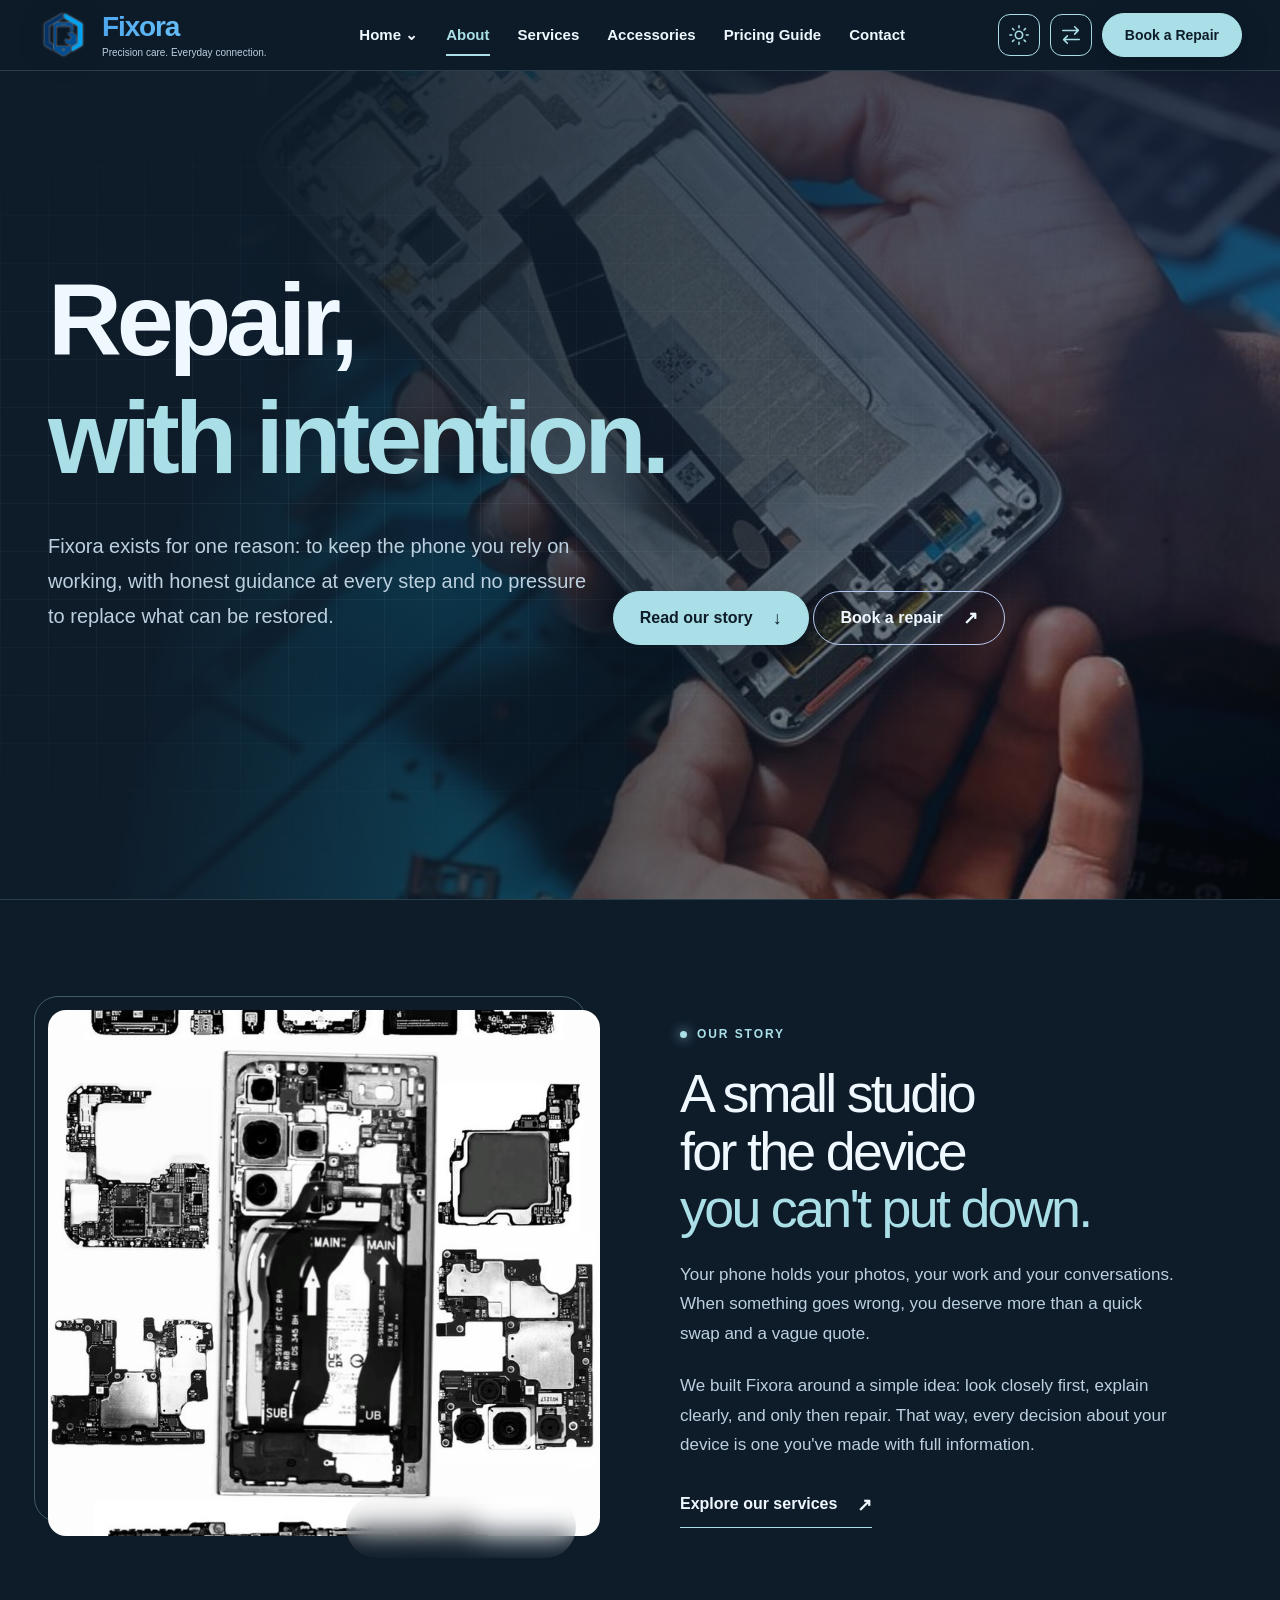
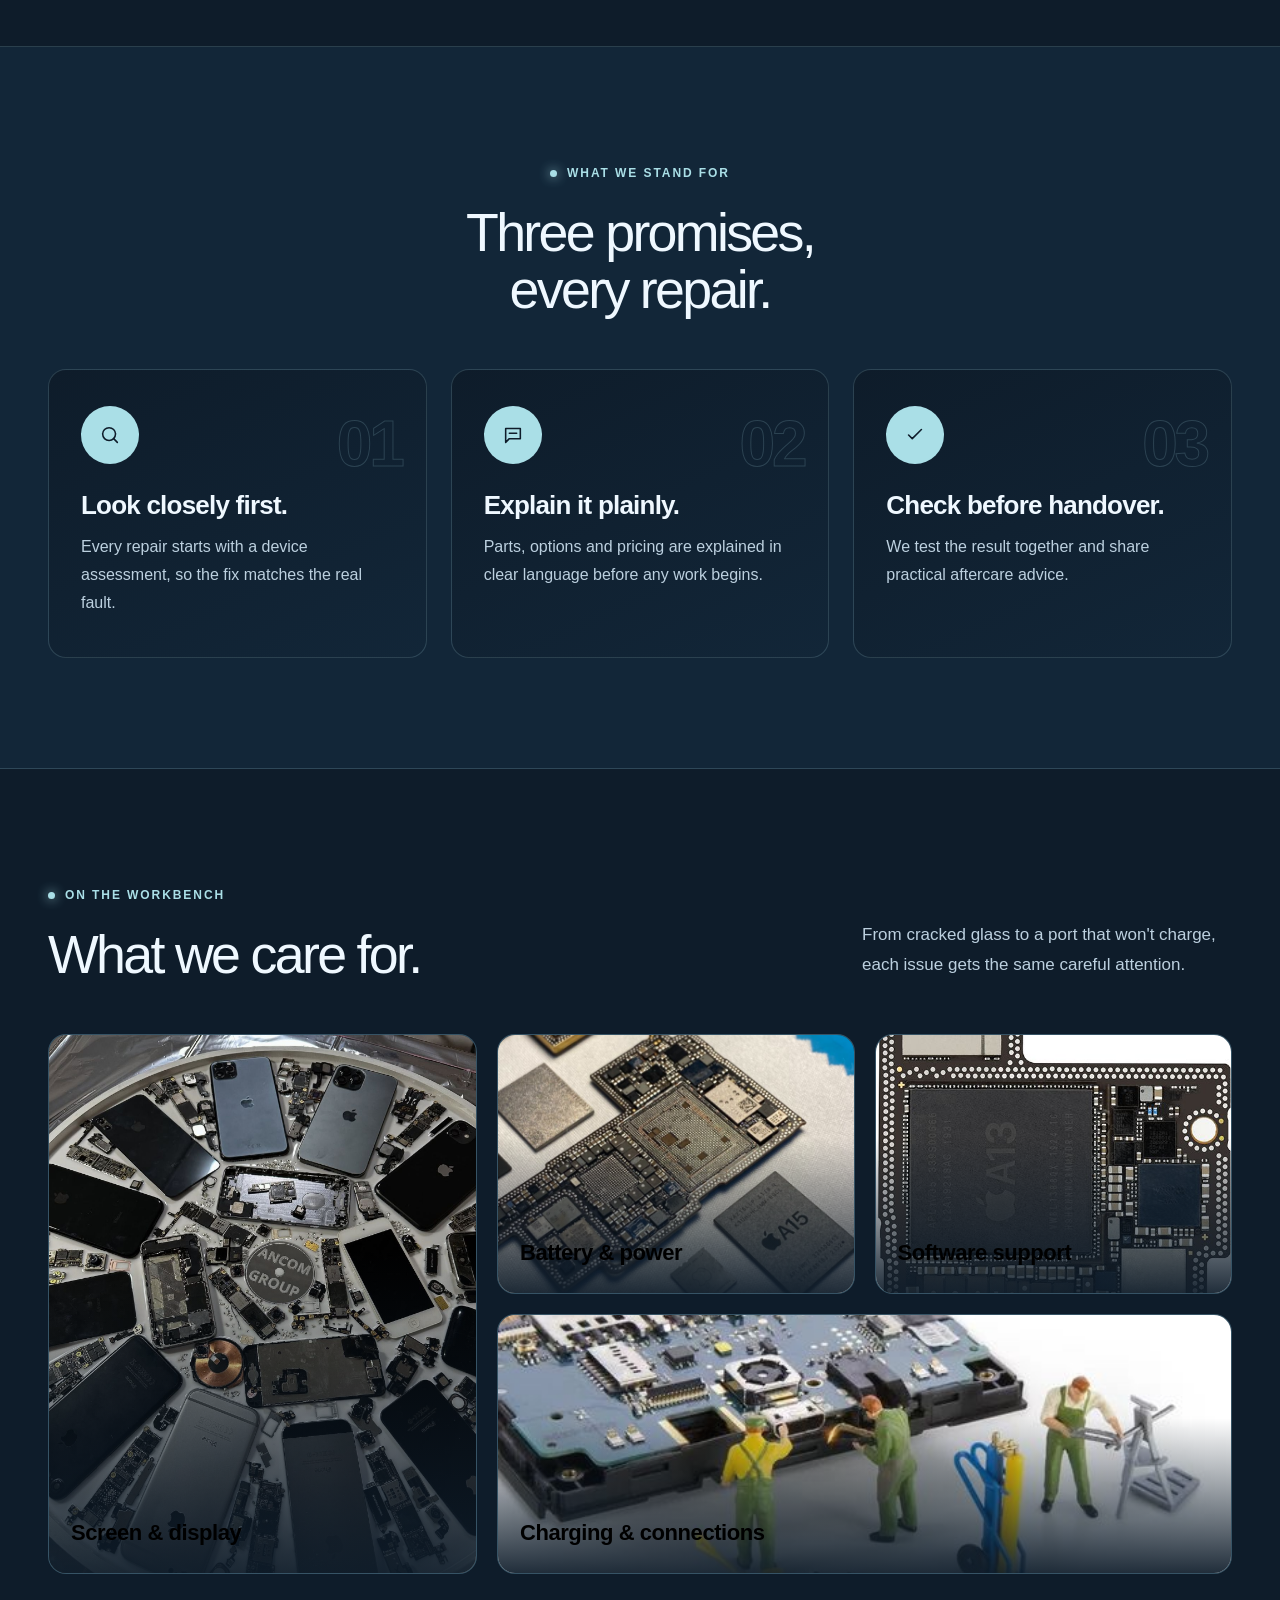
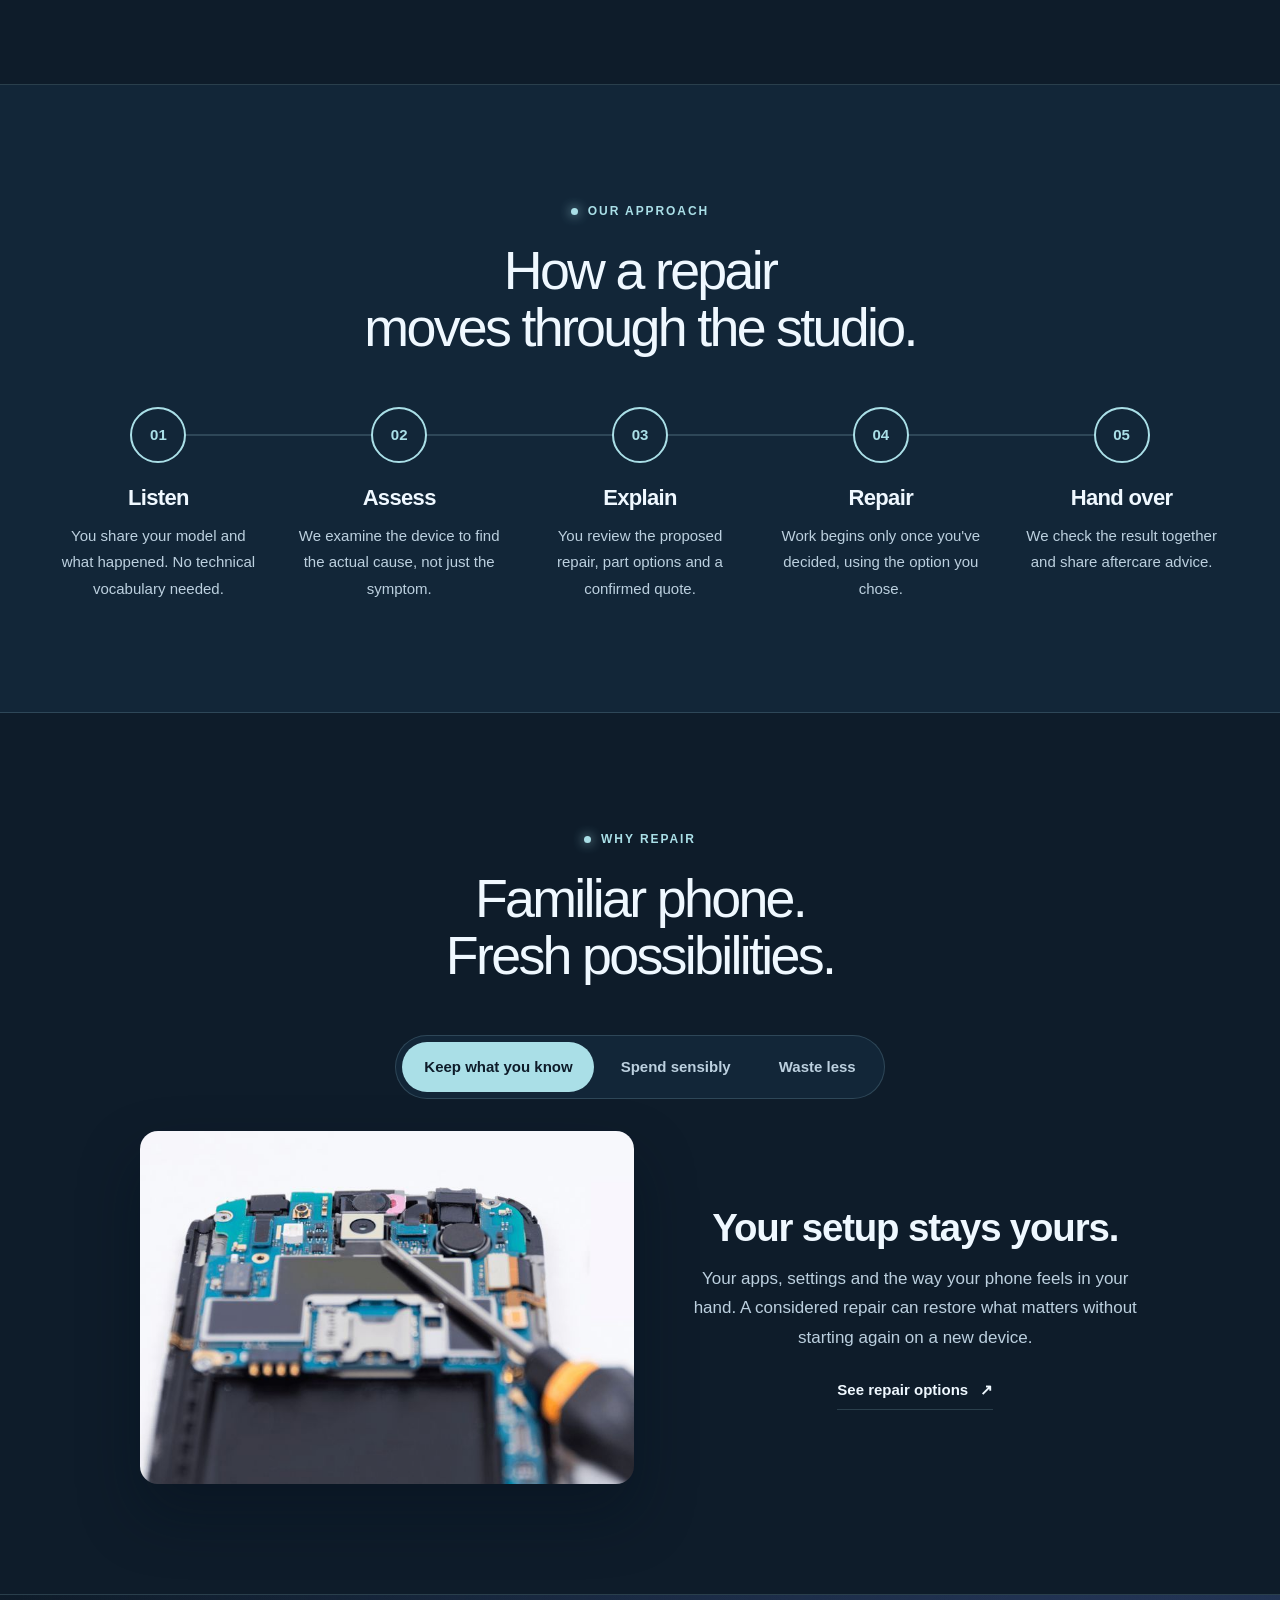
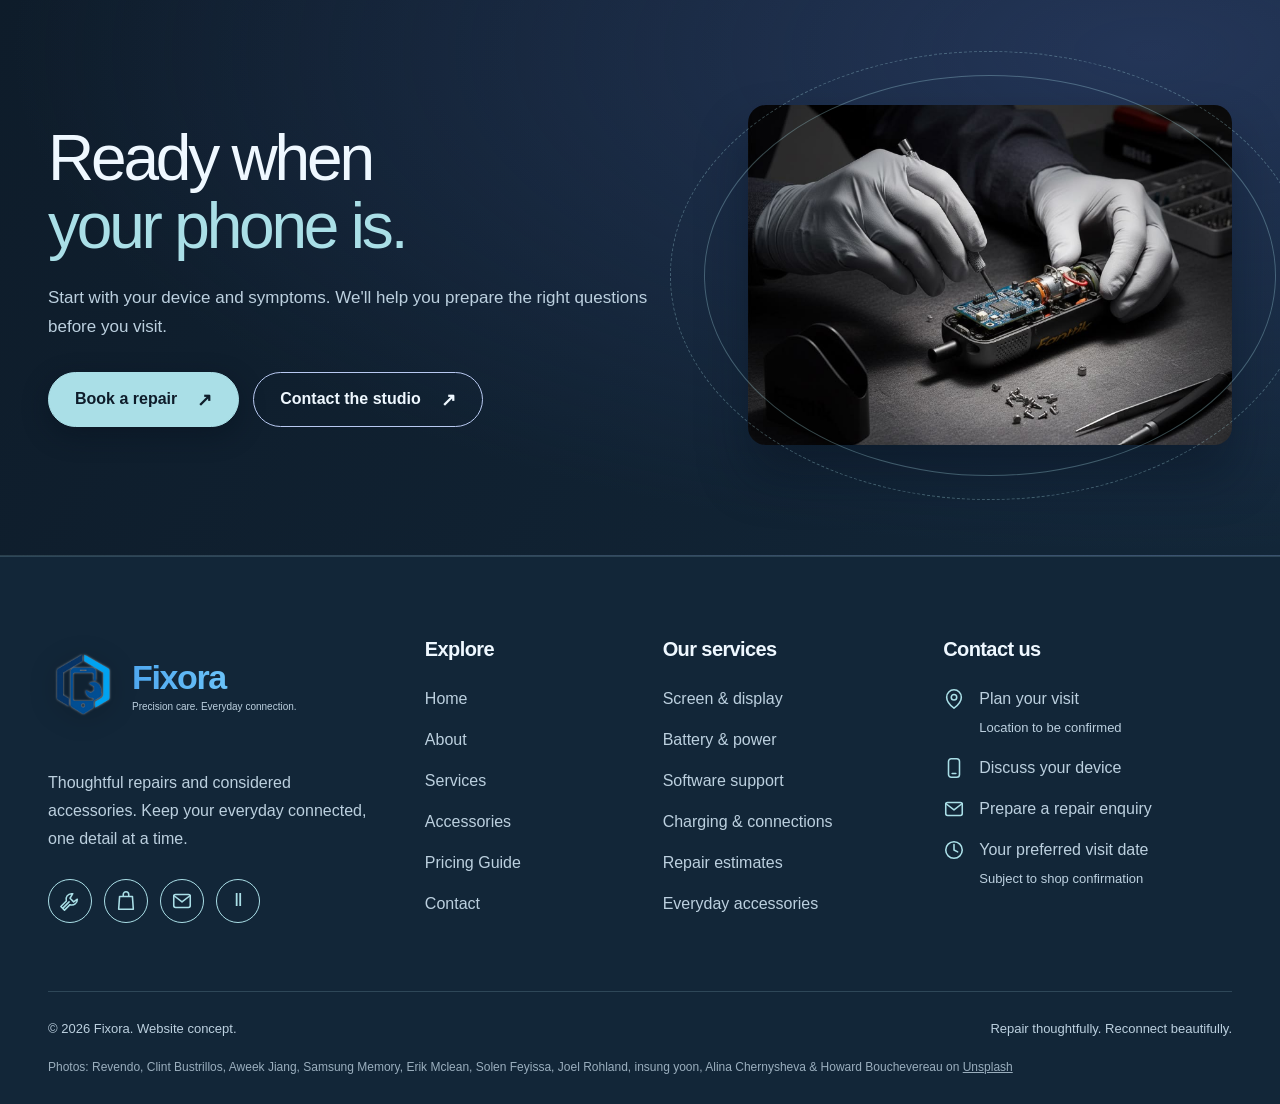
==== commit 943a1d04: "response updated" ====
--- a/about.html
+++ b/about.html
@@ -43,6 +43,7 @@
       <a href="accessories.html">Accessories</a>
       <a href="pricing.html">Pricing Guide</a>
       <a href="contact.html">Contact</a>
+      <a class="nav-book btn primary" href="book-repair.html">Book a Repair</a>
     </nav>
     <div class="header-tools">
       <button class="icon-btn" id="theme-toggle" aria-label="Switch to light theme" title="Change theme">
--- a/about.css
+++ b/about.css
@@ -307,3 +307,9 @@
 .card-brand .brand-text{align-items:center;text-align:center}
 .card-brand .brand-emblem{width:52px}
 @media (max-width:720px){.brand-emblem{width:40px}.brand-name{font-size:22px}.brand-tagline{font-size:8px}}
+.site-header nav>.nav-book{display:none}
+@media (max-width:767px){
+  .header-tools>.header-book{display:none}
+  .site-header nav>.nav-book{display:flex;justify-content:center;margin-top:8px;padding:12px 22px}
+  .site-header nav>.nav-book::after{display:none}
+}
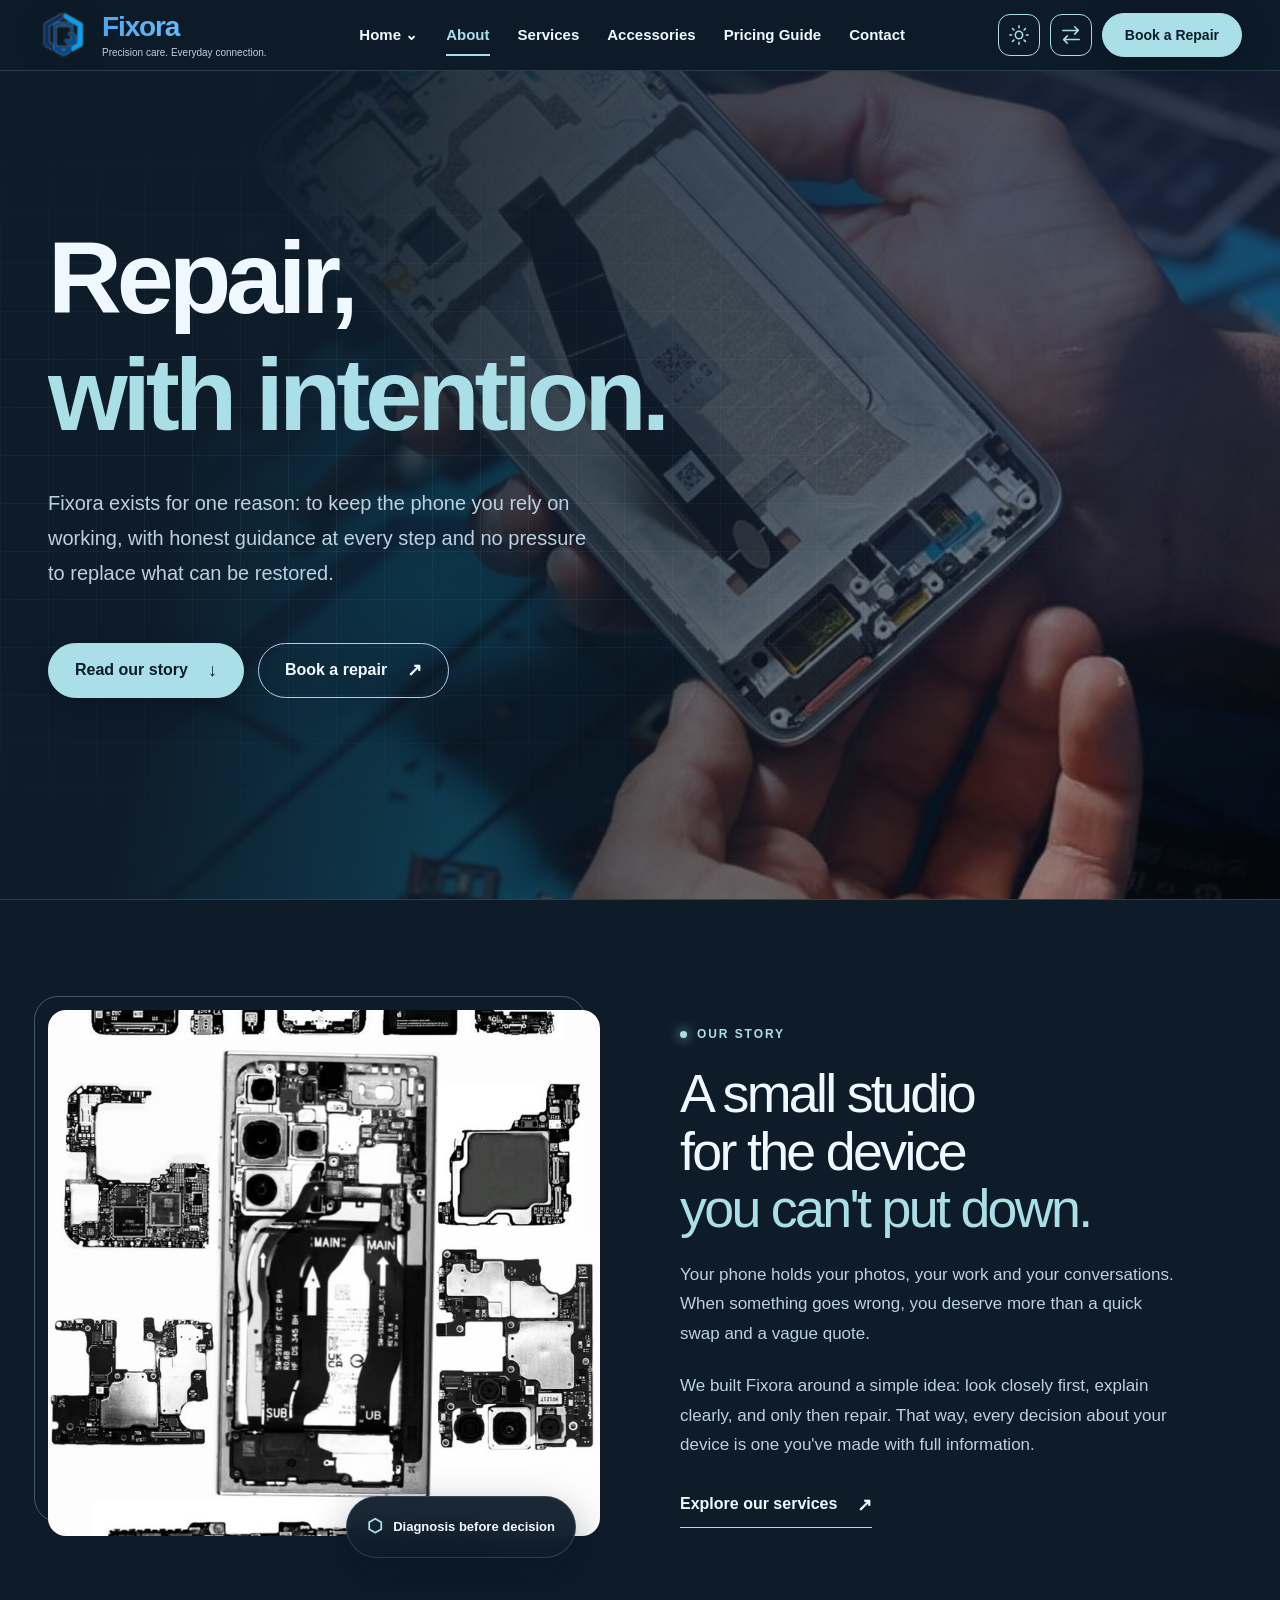
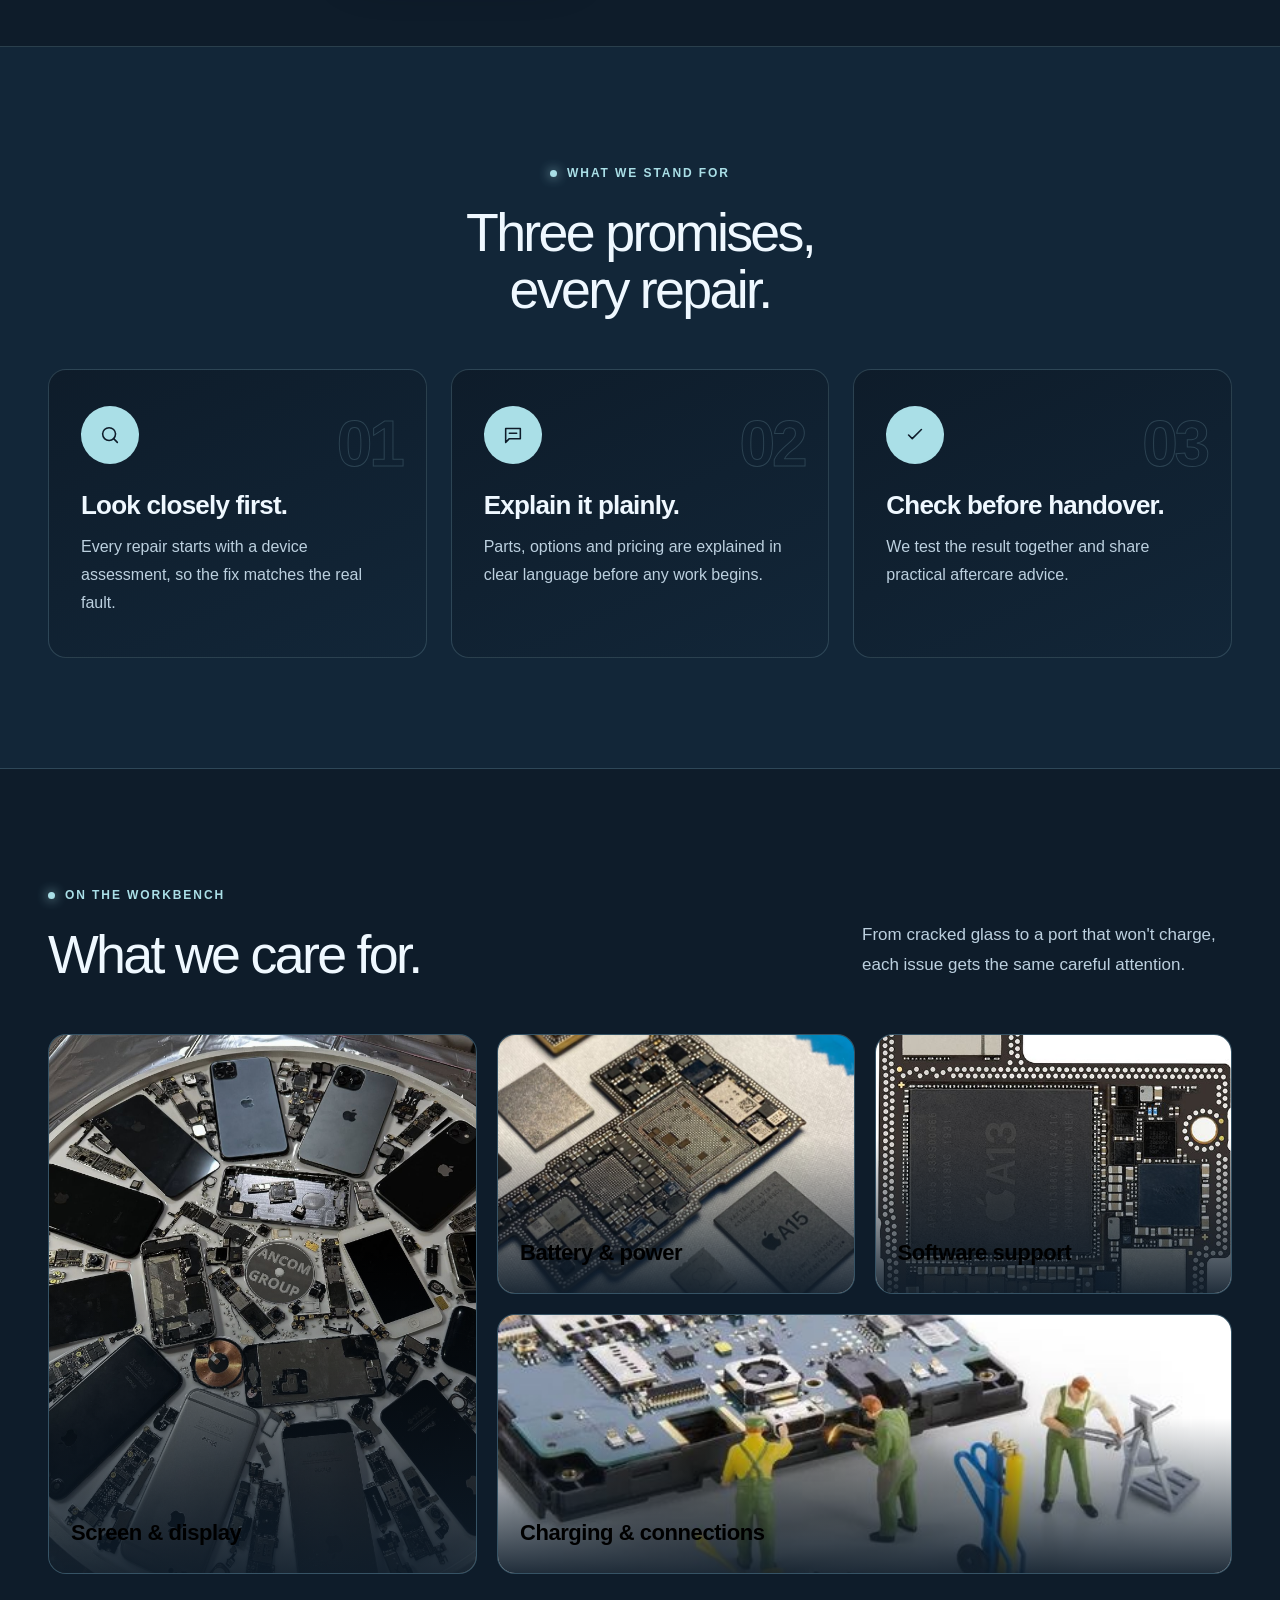
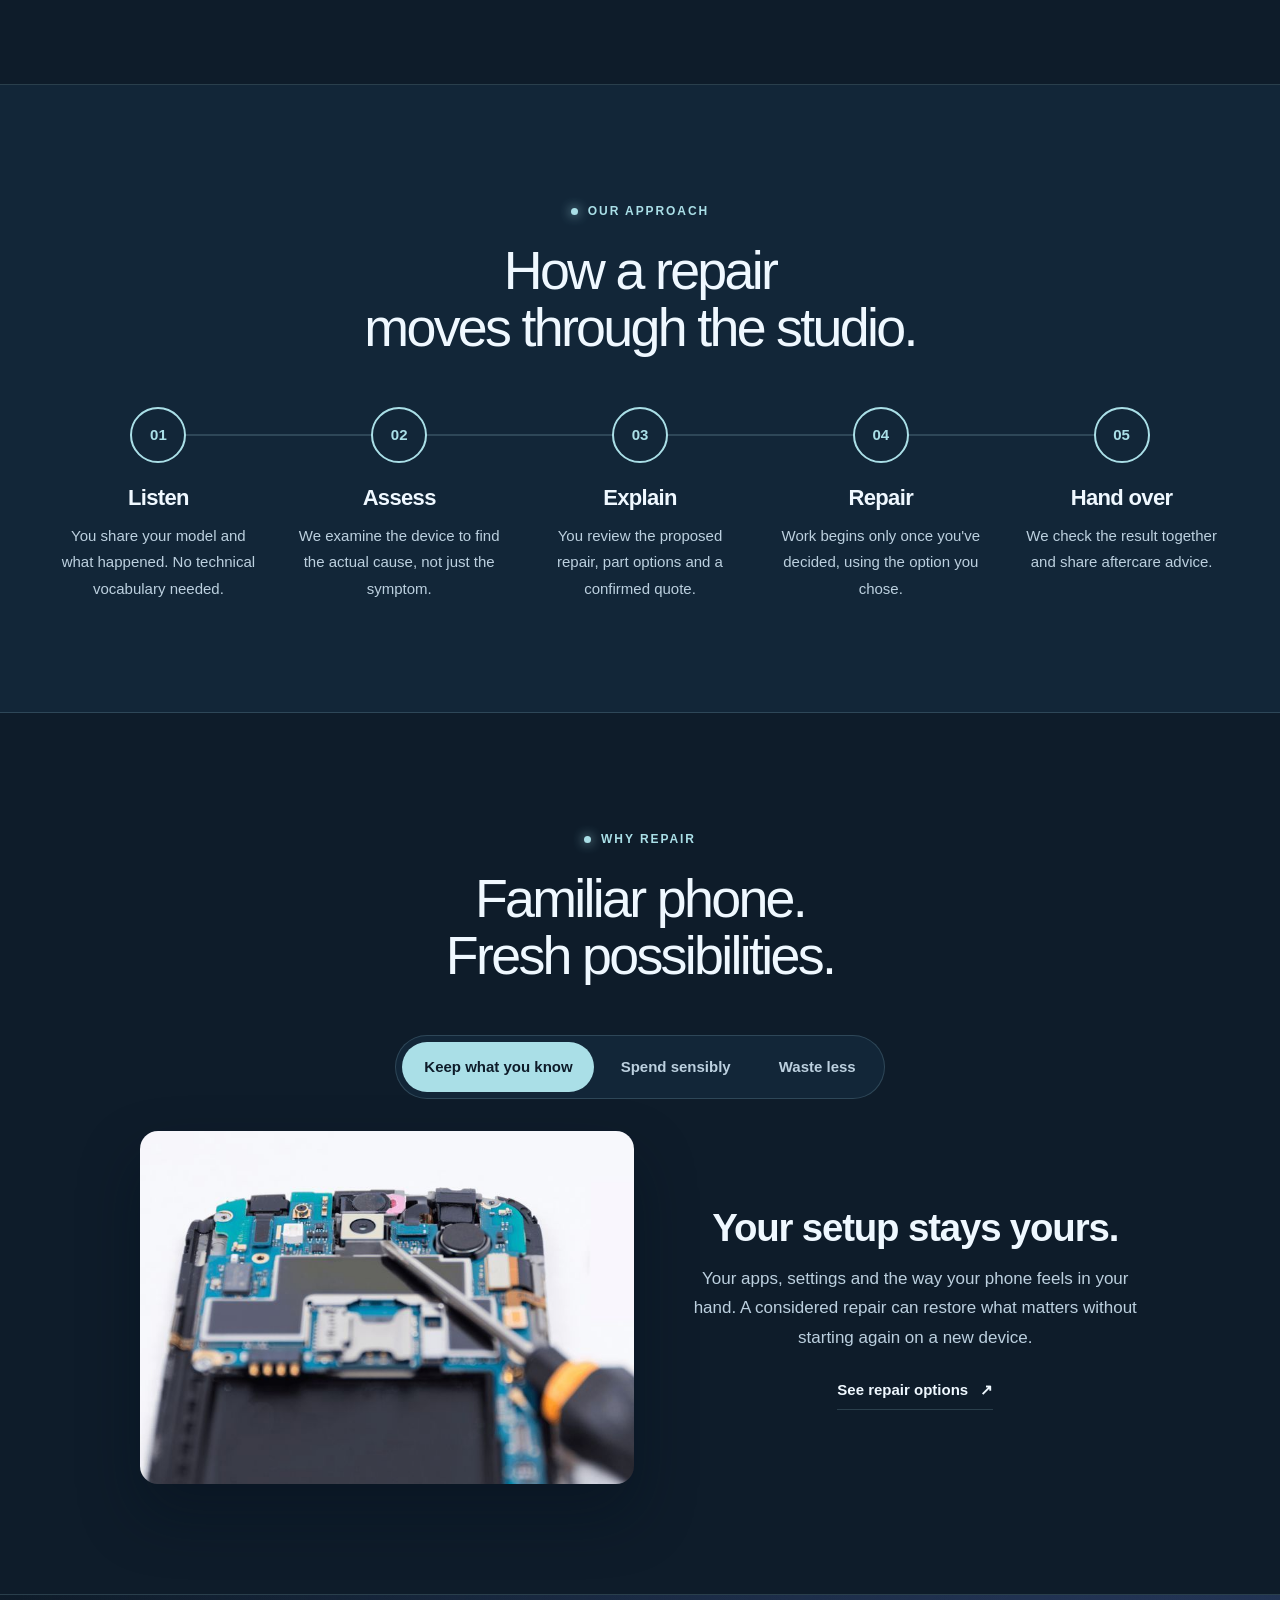
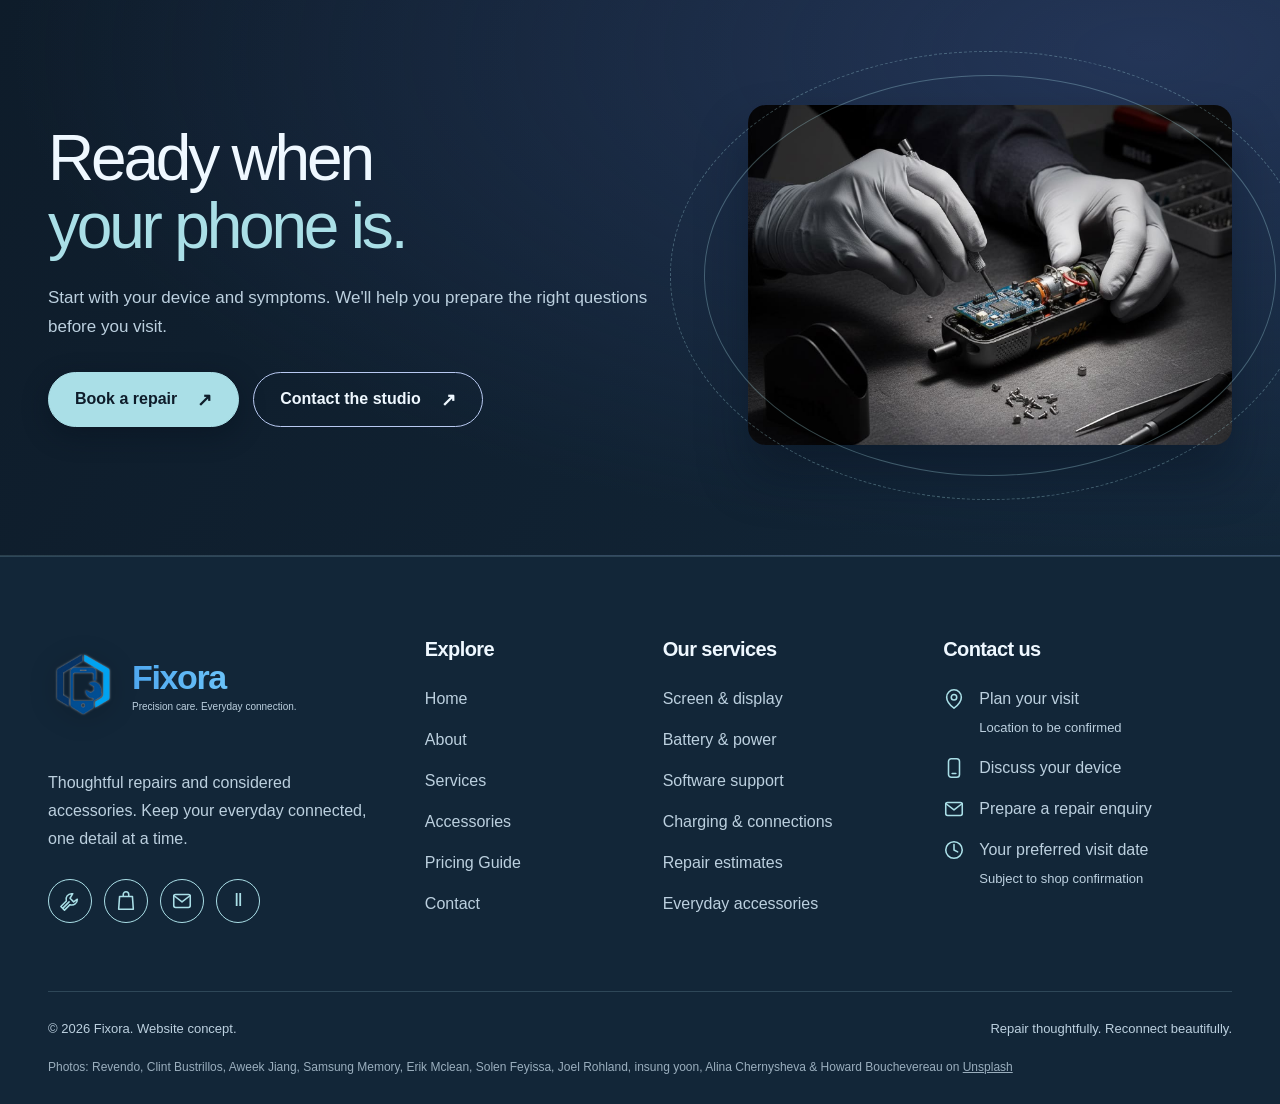
==== commit 41127874: "response updated" ====
--- a/about.html
+++ b/about.html
@@ -73,7 +73,7 @@
         <span class="line"><span class="hero-in" style="--d:2"><em>with intention.</em></span></span>
       </h1>
       <p class="hero-in" style="--d:3">Fixora exists for one reason: to keep the phone you rely on working, with honest guidance at every step and no pressure to replace what can be restored.</p>
-      <div class="actions hero-in" style="--d:4">
+      <div class="actions hero-in" style="--d:10">
         <a class="btn primary" href="#story">Read our story<span aria-hidden="true">↓</span></a>
         <a class="btn ghost" href="book-repair.html">Book a repair<span aria-hidden="true">↗</span></a>
       </div>
--- a/about.css
+++ b/about.css
@@ -98,6 +98,7 @@
 .ambient-grid{position:absolute;inset:0;z-index:-1;background-image:linear-gradient(var(--grid) 1px,transparent 1px),linear-gradient(90deg,var(--grid) 1px,transparent 1px);background-size:48px 48px;mask-image:radial-gradient(ellipse at 30% 50%,#000,transparent 70%);animation:grid-drift 22s linear infinite;pointer-events:none}
 .hero-inner{padding-block:60px 110px}
 .hero-inner p{font-size:20px;max-width:560px}
+.about-hero .actions{display:flex;width:fit-content;max-width:100%;direction:ltr;justify-content:flex-start;align-items:center}
 .hero-title{margin-bottom:28px}
 .hero-title .line{display:block;overflow:hidden;padding-bottom:.08em}
 .hero-in{display:inline-block;opacity:0;transform:translateY(40px);animation:rise .9s var(--ease) forwards;animation-delay:calc(var(--d) * .15s + .2s)}
